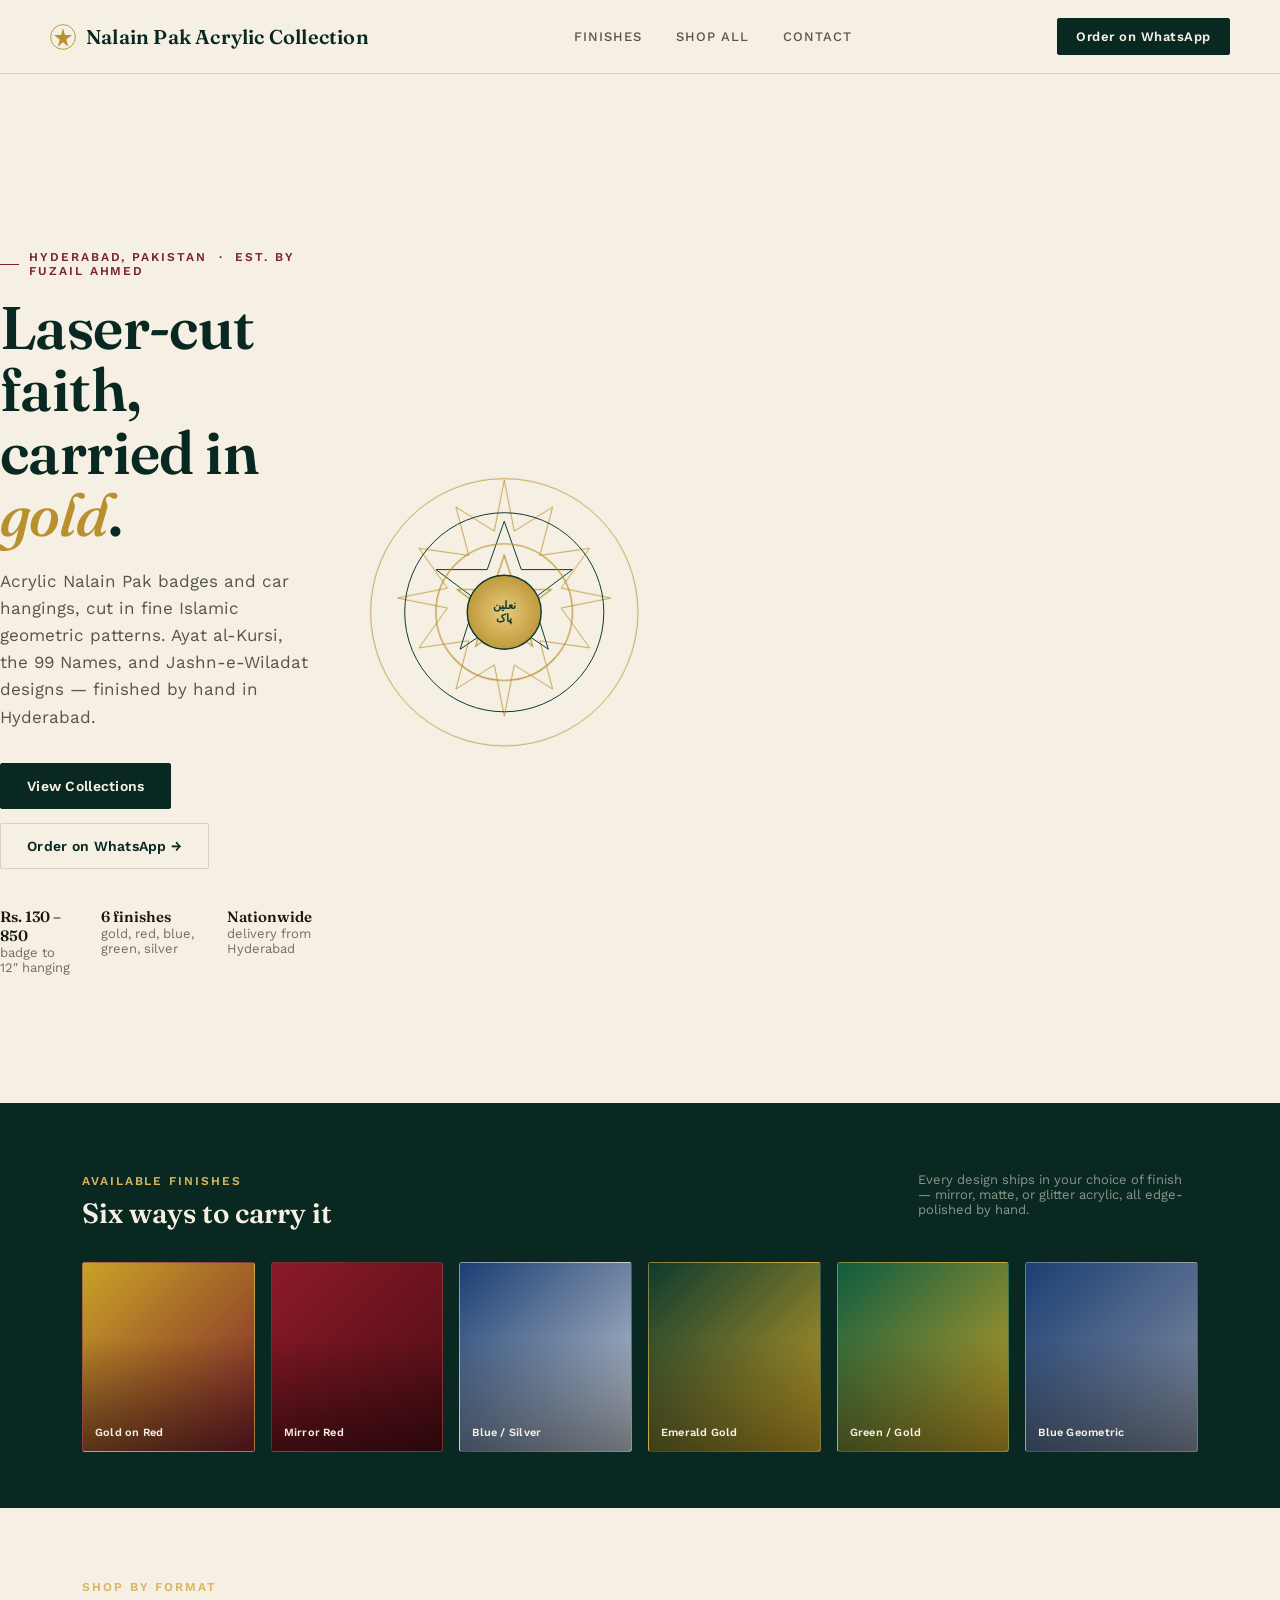
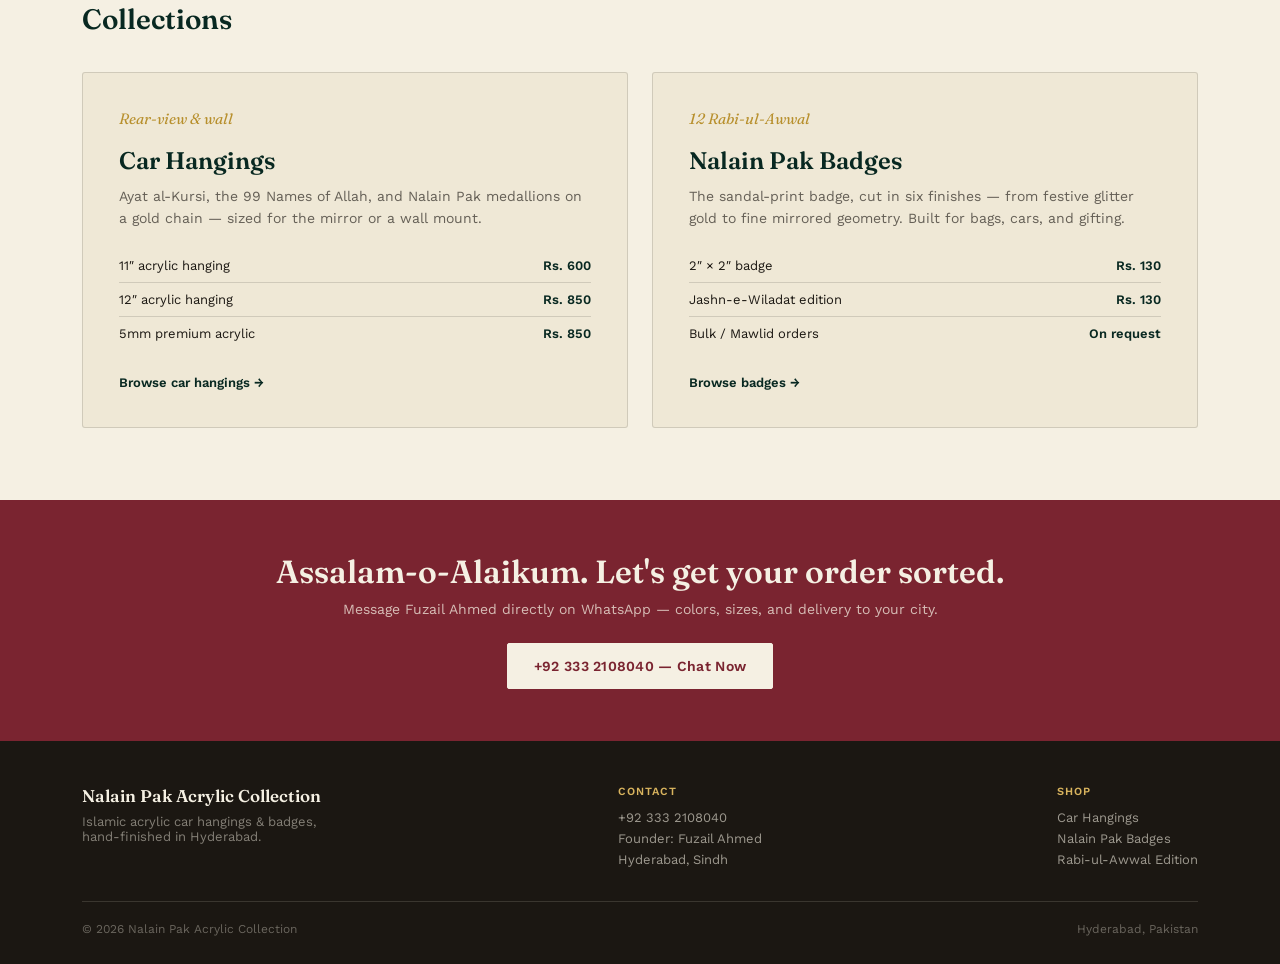
==== index.html @ 57660cff "Add files via upload" ====
<!DOCTYPE html>
<html lang="en">
<head>
<meta charset="UTF-8">
<meta name="viewport" content="width=device-width, initial-scale=1.0">
<title>Nalain Pak Acrylic Collection | Islamic Car Hangings & Badges</title>
<meta name="description" content="Nalain Pak Acrylic Collection — premium Islamic car hangings & badges in gold, red, blue, green & silver. Based in Hyderabad, Pakistan.">
<link rel="preconnect" href="https://fonts.googleapis.com">
<link rel="preconnect" href="https://fonts.gstatic.com" crossorigin>
<link href="https://fonts.googleapis.com/css2?family=Fraunces:opsz,wght@9..144,300;9..144,500;9..144,600;9..144,700&family=Work+Sans:wght@400;500;600&display=swap" rel="stylesheet">
<style>
  :root{
    --ivory:#F5F0E3;
    --paper:#EFE8D6;
    --emerald:#0E3B2E;
    --emerald-deep:#082821;
    --gold:#B8902E;
    --brass:#D9B45E;
    --ink:#1B1712;
    --maroon:#7A2430;
    --steel:#2E4A63;
    --line: rgba(27,23,18,0.14);
  }
  *{box-sizing:border-box;}
  html{scroll-behavior:smooth;}
  body{
    margin:0;
    background:var(--ivory);
    color:var(--ink);
    font-family:'Work Sans', sans-serif;
    -webkit-font-smoothing:antialiased;
  }
  .wrap{max-width:1180px;margin:0 auto;padding:0 32px;}

  /* NAV */
  header.nav{
    position:sticky;top:0;z-index:50;
    background:rgba(245,240,227,0.88);
    backdrop-filter:blur(8px);
    border-bottom:1px solid var(--line);
  }
  .nav-inner{
    display:flex;align-items:center;justify-content:space-between;
    padding:18px 0;
  }
  .brand{
    font-family:'Fraunces', serif;
    font-weight:600;
    font-size:20px;
    letter-spacing:0.01em;
    color:var(--emerald-deep);
    display:flex;align-items:center;gap:10px;
  }
  .brand-mark{
    width:26px;height:26px;flex-shrink:0;
  }
  .nav-links{
    display:flex;gap:34px;
    font-size:13px;
    letter-spacing:0.08em;
    text-transform:uppercase;
    font-weight:500;
    color:var(--ink);
  }
  .nav-links a{color:inherit;text-decoration:none;opacity:0.72;transition:opacity .2s;}
  .nav-links a:hover{opacity:1;}
  .nav-cta{
    font-size:13px;font-weight:600;letter-spacing:0.04em;
    background:var(--emerald-deep);color:var(--ivory);
    padding:10px 18px;border-radius:2px;text-decoration:none;
    border:1px solid var(--emerald-deep);
    transition:background .2s;
  }
  .nav-cta:hover{background:var(--emerald);}

  @media (max-width:820px){
    .nav-links{display:none;}
  }

  /* HERO */
  .hero{
    padding:88px 0 64px;
    display:grid;
    grid-template-columns:1.05fr 0.95fr;
    gap:48px;
    align-items:center;
  }
  .eyebrow{
    font-size:12px;letter-spacing:0.16em;text-transform:uppercase;
    color:var(--maroon);font-weight:600;margin-bottom:18px;
    display:flex;align-items:center;gap:10px;
  }
  .eyebrow::before{
    content:'';width:26px;height:1px;background:var(--maroon);display:inline-block;
  }
  h1.hero-title{
    font-family:'Fraunces', serif;
    font-weight:600;
    font-size:clamp(38px, 5vw, 60px);
    line-height:1.04;
    letter-spacing:-0.01em;
    margin:0 0 22px;
    color:var(--emerald-deep);
  }
  h1.hero-title em{
    font-style:italic;
    font-weight:500;
    color:var(--gold);
  }
  .hero-sub{
    font-size:17px;line-height:1.6;color:rgba(27,23,18,0.72);
    max-width:460px;margin:0 0 32px;
  }
  .hero-actions{display:flex;gap:14px;flex-wrap:wrap;margin-bottom:38px;}
  .btn{
    font-size:14px;font-weight:600;letter-spacing:0.02em;
    padding:14px 26px;border-radius:2px;text-decoration:none;
    display:inline-flex;align-items:center;gap:8px;
    transition:transform .2s ease, box-shadow .2s ease;
  }
  .btn-primary{background:var(--emerald-deep);color:var(--ivory);border:1px solid var(--emerald-deep);}
  .btn-primary:hover{transform:translateY(-2px);box-shadow:0 8px 20px rgba(14,59,46,0.25);}
  .btn-ghost{background:transparent;color:var(--emerald-deep);border:1px solid var(--line);}
  .btn-ghost:hover{border-color:var(--emerald-deep);}

  .hero-meta{
    display:flex;gap:28px;font-size:13px;color:rgba(27,23,18,0.6);
  }
  .hero-meta strong{display:block;color:var(--ink);font-size:15px;font-weight:600;font-family:'Fraunces',serif;}

  /* ROSETTE SIGNATURE */
  .rosette-stage{
    position:relative;
    aspect-ratio:1/1;
    display:flex;align-items:center;justify-content:center;
  }
  .rosette-stage svg{
    width:100%;height:100%;max-width:440px;
  }
  .ring{
    transform-origin:200px 200px;
    opacity:0;
  }
  .ring-outer{animation:spin-in-1 1.4s cubic-bezier(.16,1,.3,1) forwards, drift-slow 60s linear infinite 1.4s;}
  .ring-mid{animation:spin-in-2 1.4s cubic-bezier(.16,1,.3,1) forwards .15s, drift-slow-rev 46s linear infinite 1.55s;}
  .ring-inner{animation:spin-in-3 1.2s cubic-bezier(.16,1,.3,1) forwards .3s;}
  .rosette-center{opacity:0;animation:fade-up 1s ease forwards .6s;}

  @keyframes spin-in-1{from{opacity:0;transform:rotate(-40deg) scale(.9);}to{opacity:1;transform:rotate(0) scale(1);}}
  @keyframes spin-in-2{from{opacity:0;transform:rotate(30deg) scale(.9);}to{opacity:1;transform:rotate(0) scale(1);}}
  @keyframes spin-in-3{from{opacity:0;transform:rotate(-20deg) scale(.85);}to{opacity:1;transform:rotate(0) scale(1);}}
  @keyframes drift-slow{from{transform:rotate(0);}to{transform:rotate(360deg);}}
  @keyframes drift-slow-rev{from{transform:rotate(0);}to{transform:rotate(-360deg);}}
  @keyframes fade-up{from{opacity:0;transform:translateY(6px);}to{opacity:1;transform:translateY(0);}}

  @media (prefers-reduced-motion:reduce){
    .ring, .rosette-center{animation:none !important;opacity:1 !important;}
  }

  @media (max-width:900px){
    .hero{grid-template-columns:1fr;padding-top:56px;}
    .rosette-stage{order:-1;max-width:280px;margin:0 auto;}
  }

  /* FINISHES STRIP */
  .finishes{
    background:var(--emerald-deep);
    padding:56px 0;
  }
  .finishes-head{
    display:flex;justify-content:space-between;align-items:flex-end;
    margin-bottom:32px;flex-wrap:wrap;gap:12px;
  }
  .section-label{
    font-size:12px;letter-spacing:0.16em;text-transform:uppercase;
    color:var(--brass);font-weight:600;
  }
  .section-title{
    font-family:'Fraunces',serif;font-weight:600;font-size:28px;
    color:var(--ivory);margin:8px 0 0;
  }
  .finishes-note{color:rgba(245,240,227,0.55);font-size:13px;max-width:280px;}

  .swatch-row{
    display:grid;grid-template-columns:repeat(6,1fr);gap:16px;
  }
  .swatch{
    aspect-ratio:1/1.1;
    border-radius:3px;
    display:flex;flex-direction:column;justify-content:flex-end;
    padding:12px;
    position:relative;
    overflow:hidden;
    border:1px solid rgba(245,240,227,0.12);
  }
  .swatch span{
    font-size:11px;color:var(--ivory);font-weight:600;letter-spacing:0.02em;
    position:relative;z-index:2;
  }
  .swatch::after{content:'';position:absolute;inset:0;background:linear-gradient(to top, rgba(0,0,0,0.45), transparent 60%);}
  .s1{background:linear-gradient(135deg,#C9A227,#7A1F2B);}
  .s2{background:linear-gradient(135deg,#8C1A28,#4A0D14);}
  .s3{background:linear-gradient(135deg,#1B3F73,#C7CDD6);}
  .s4{background:linear-gradient(135deg,#0E3B2E,#C9A227);}
  .s5{background:linear-gradient(135deg,#0E5C3F,#C9A227);}
  .s6{background:linear-gradient(135deg,#1B3F73,#8A94A6);}

  @media (max-width:820px){
    .swatch-row{grid-template-columns:repeat(3,1fr);}
  }

  /* CATEGORIES */
  .categories{padding:72px 0;}
  .cat-grid{
    display:grid;grid-template-columns:1fr 1fr;gap:24px;margin-top:36px;
  }
  .cat-card{
    border:1px solid var(--line);
    padding:36px;border-radius:3px;
    background:var(--paper);
    position:relative;
    transition:border-color .2s;
  }
  .cat-card:hover{border-color:var(--gold);}
  .cat-index{
    font-family:'Fraunces',serif;font-style:italic;color:var(--gold);
    font-size:15px;margin-bottom:18px;display:block;
  }
  .cat-card h3{
    font-family:'Fraunces',serif;font-weight:600;font-size:24px;
    margin:0 0 10px;color:var(--emerald-deep);
  }
  .cat-card p{
    font-size:14px;color:rgba(27,23,18,0.65);line-height:1.6;margin:0 0 20px;
  }
  .price-list{list-style:none;padding:0;margin:0 0 22px;font-size:13px;}
  .price-list li{
    display:flex;justify-content:space-between;
    padding:9px 0;border-top:1px solid var(--line);
    color:var(--ink);
  }
  .price-list li:first-child{border-top:none;}
  .price-list strong{font-weight:600;color:var(--emerald-deep);}
  .cat-link{
    font-size:13px;font-weight:600;color:var(--emerald-deep);text-decoration:none;
    display:inline-flex;align-items:center;gap:6px;
  }
  .cat-link:hover{text-decoration:underline;}

  @media (max-width:820px){.cat-grid{grid-template-columns:1fr;}}

  /* CTA BAND */
  .cta-band{
    background:var(--maroon);
    padding:52px 0;
    text-align:center;
  }
  .cta-band h2{
    font-family:'Fraunces',serif;font-weight:600;color:var(--ivory);
    font-size:clamp(24px,3vw,32px);margin:0 0 10px;
  }
  .cta-band p{color:rgba(245,240,227,0.75);font-size:14px;margin:0 0 26px;}
  .cta-band .btn-primary{background:var(--ivory);color:var(--maroon);border-color:var(--ivory);}
  .cta-band .btn-primary:hover{background:var(--brass);border-color:var(--brass);color:var(--emerald-deep);}

  /* FOOTER */
  footer{
    background:var(--ink);color:rgba(245,240,227,0.6);
    padding:44px 0 28px;font-size:13px;
  }
  .footer-grid{
    display:flex;justify-content:space-between;flex-wrap:wrap;gap:24px;
    border-bottom:1px solid rgba(245,240,227,0.14);
    padding-bottom:28px;margin-bottom:20px;
  }
  .footer-brand{
    font-family:'Fraunces',serif;color:var(--ivory);font-size:17px;font-weight:600;
  }
  .footer-col h4{
    font-size:11px;letter-spacing:0.1em;text-transform:uppercase;
    color:var(--brass);margin:0 0 12px;font-weight:600;
  }
  .footer-col p{margin:0 0 6px;}
  .footer-bottom{display:flex;justify-content:space-between;flex-wrap:wrap;gap:8px;font-size:12px;opacity:0.6;}
</style>
</head>
<body>

<header class="nav">
  <div class="wrap nav-inner">
    <div class="brand">
      <svg class="brand-mark" viewBox="0 0 40 40" fill="none">
        <circle cx="20" cy="20" r="19" stroke="#B8902E" stroke-width="1.4"/>
        <path d="M20 6 L23 17 L34 17 L25 24 L28 35 L20 28 L12 35 L15 24 L6 17 L17 17 Z" fill="#B8902E"/>
      </svg>
      Nalain Pak Acrylic Collection
    </div>
    <nav class="nav-links">
      <a href="#finishes">Finishes</a>
      <a href="catalog.html">Shop All</a>
      <a href="#order">Contact</a>
    </nav>
    <a class="nav-cta" href="https://wa.me/923332108040" target="_blank">Order on WhatsApp</a>
  </div>
</header>

<section class="hero">
  <div class="wrap hero">
    <div>
      <div class="eyebrow">Hyderabad, Pakistan &nbsp;·&nbsp; Est. by Fuzail Ahmed</div>
      <h1 class="hero-title">Laser-cut faith,<br>carried in <em>gold</em>.</h1>
      <p class="hero-sub">Acrylic Nalain Pak badges and car hangings, cut in fine Islamic geometric patterns. Ayat al-Kursi, the 99 Names, and Jashn-e-Wiladat designs — finished by hand in Hyderabad.</p>
      <div class="hero-actions">
        <a class="btn btn-primary" href="catalog.html">View Collections</a>
        <a class="btn btn-ghost" href="https://wa.me/923332108040" target="_blank">Order on WhatsApp →</a>
      </div>
      <div class="hero-meta">
        <div><strong>Rs. 130 – 850</strong>badge to 12&Prime; hanging</div>
        <div><strong>6 finishes</strong>gold, red, blue, green, silver</div>
        <div><strong>Nationwide</strong>delivery from Hyderabad</div>
      </div>
    </div>

    <div class="rosette-stage" aria-hidden="true">
      <svg viewBox="0 0 400 400">
        <defs>
          <radialGradient id="goldGrad" cx="50%" cy="50%" r="60%">
            <stop offset="0%" stop-color="#E8CB7E"/>
            <stop offset="100%" stop-color="#B8902E"/>
          </radialGradient>
        </defs>

        <g class="ring ring-outer" stroke="#B8902E" stroke-width="1.1" fill="none" opacity="0.55">
          <circle cx="200" cy="200" r="188"/>
          <g id="star16">
            <!-- 16-point star outline -->
            <polygon points="
              200,14 214,86 268,52 250,120 320,110 280,166 350,180 280,194
              320,250 250,240 268,308 214,274 200,346 186,274 132,308 150,240
              80,250 120,194 50,180 120,166 80,110 150,120 132,52 186,86
            " />
          </g>
        </g>

        <g class="ring ring-mid" stroke="#0E3B2E" stroke-width="1.4" fill="none" opacity="0.7">
          <circle cx="200" cy="200" r="140"/>
          <polygon points="
            200,72 224,140 296,140 240,182 262,252 200,210 138,252 160,182
            104,140 176,140
          "/>
        </g>

        <g class="ring ring-inner" fill="none" stroke="#B8902E" stroke-width="1.6" opacity="0.85">
          <polygon points="
            200,120 216,168 266,168 226,198 240,248 200,218 160,248 174,198
            134,168 184,168
          "/>
          <circle cx="200" cy="200" r="96"/>
        </g>

        <g class="rosette-center">
          <circle cx="200" cy="200" r="52" fill="url(#goldGrad)"/>
          <circle cx="200" cy="200" r="52" fill="none" stroke="#0E3B2E" stroke-width="2"/>
          <text x="200" y="196" text-anchor="middle" font-family="Fraunces, serif" font-weight="600" font-size="15" fill="#0E3B2E">نعلین</text>
          <text x="200" y="214" text-anchor="middle" font-family="Fraunces, serif" font-weight="600" font-size="15" fill="#0E3B2E">پاک</text>
        </g>
      </svg>
    </div>
  </div>
</section>

<section class="finishes" id="finishes">
  <div class="wrap">
    <div class="finishes-head">
      <div>
        <div class="section-label">Available Finishes</div>
        <h2 class="section-title">Six ways to carry it</h2>
      </div>
      <p class="finishes-note">Every design ships in your choice of finish — mirror, matte, or glitter acrylic, all edge-polished by hand.</p>
    </div>
    <div class="swatch-row">
      <div class="swatch s1"><span>Gold on Red</span></div>
      <div class="swatch s2"><span>Mirror Red</span></div>
      <div class="swatch s3"><span>Blue / Silver</span></div>
      <div class="swatch s4"><span>Emerald Gold</span></div>
      <div class="swatch s5"><span>Green / Gold</span></div>
      <div class="swatch s6"><span>Blue Geometric</span></div>
    </div>
  </div>
</section>

<section class="categories" id="collections">
  <div class="wrap">
    <div class="section-label">Shop by Format</div>
    <h2 class="section-title" style="color:var(--emerald-deep);">Collections</h2>

    <div class="cat-grid">
      <div class="cat-card">
        <span class="cat-index">Rear-view &amp; wall</span>
        <h3>Car Hangings</h3>
        <p>Ayat al-Kursi, the 99 Names of Allah, and Nalain Pak medallions on a gold chain — sized for the mirror or a wall mount.</p>
        <ul class="price-list">
          <li><span>11&Prime; acrylic hanging</span> <strong>Rs. 600</strong></li>
          <li><span>12&Prime; acrylic hanging</span> <strong>Rs. 850</strong></li>
          <li><span>5mm premium acrylic</span> <strong>Rs. 850</strong></li>
        </ul>
        <a class="cat-link" href="catalog.html">Browse car hangings →</a>
      </div>

      <div class="cat-card">
        <span class="cat-index">12 Rabi-ul-Awwal</span>
        <h3>Nalain Pak Badges</h3>
        <p>The sandal-print badge, cut in six finishes — from festive glitter gold to fine mirrored geometry. Built for bags, cars, and gifting.</p>
        <ul class="price-list">
          <li><span>2&Prime; × 2&Prime; badge</span> <strong>Rs. 130</strong></li>
          <li><span>Jashn-e-Wiladat edition</span> <strong>Rs. 130</strong></li>
          <li><span>Bulk / Mawlid orders</span> <strong>On request</strong></li>
        </ul>
        <a class="cat-link" href="catalog.html">Browse badges →</a>
      </div>
    </div>
  </div>
</section>

<section class="cta-band" id="order">
  <div class="wrap">
    <h2>Assalam-o-Alaikum. Let's get your order sorted.</h2>
    <p>Message Fuzail Ahmed directly on WhatsApp — colors, sizes, and delivery to your city.</p>
    <a class="btn btn-primary" href="https://wa.me/923332108040?text=Assalam-o-Alaikum%2C%20I%27m%20interested%20in%20the%20Nalain%20Pak%20Collection" target="_blank">+92 333 2108040 — Chat Now</a>
  </div>
</section>

<footer>
  <div class="wrap">
    <div class="footer-grid">
      <div>
        <div class="footer-brand">Nalain Pak Acrylic Collection</div>
        <p style="margin-top:8px;max-width:240px;opacity:0.8;">Islamic acrylic car hangings &amp; badges, hand-finished in Hyderabad.</p>
      </div>
      <div class="footer-col">
        <h4>Contact</h4>
        <p>+92 333 2108040</p>
        <p>Founder: Fuzail Ahmed</p>
        <p>Hyderabad, Sindh</p>
      </div>
      <div class="footer-col">
        <h4>Shop</h4>
        <p>Car Hangings</p>
        <p>Nalain Pak Badges</p>
        <p>Rabi-ul-Awwal Edition</p>
      </div>
    </div>
    <div class="footer-bottom">
      <span>© 2026 Nalain Pak Acrylic Collection</span>
      <span>Hyderabad, Pakistan</span>
    </div>
  </div>
</footer>

</body>
</html>
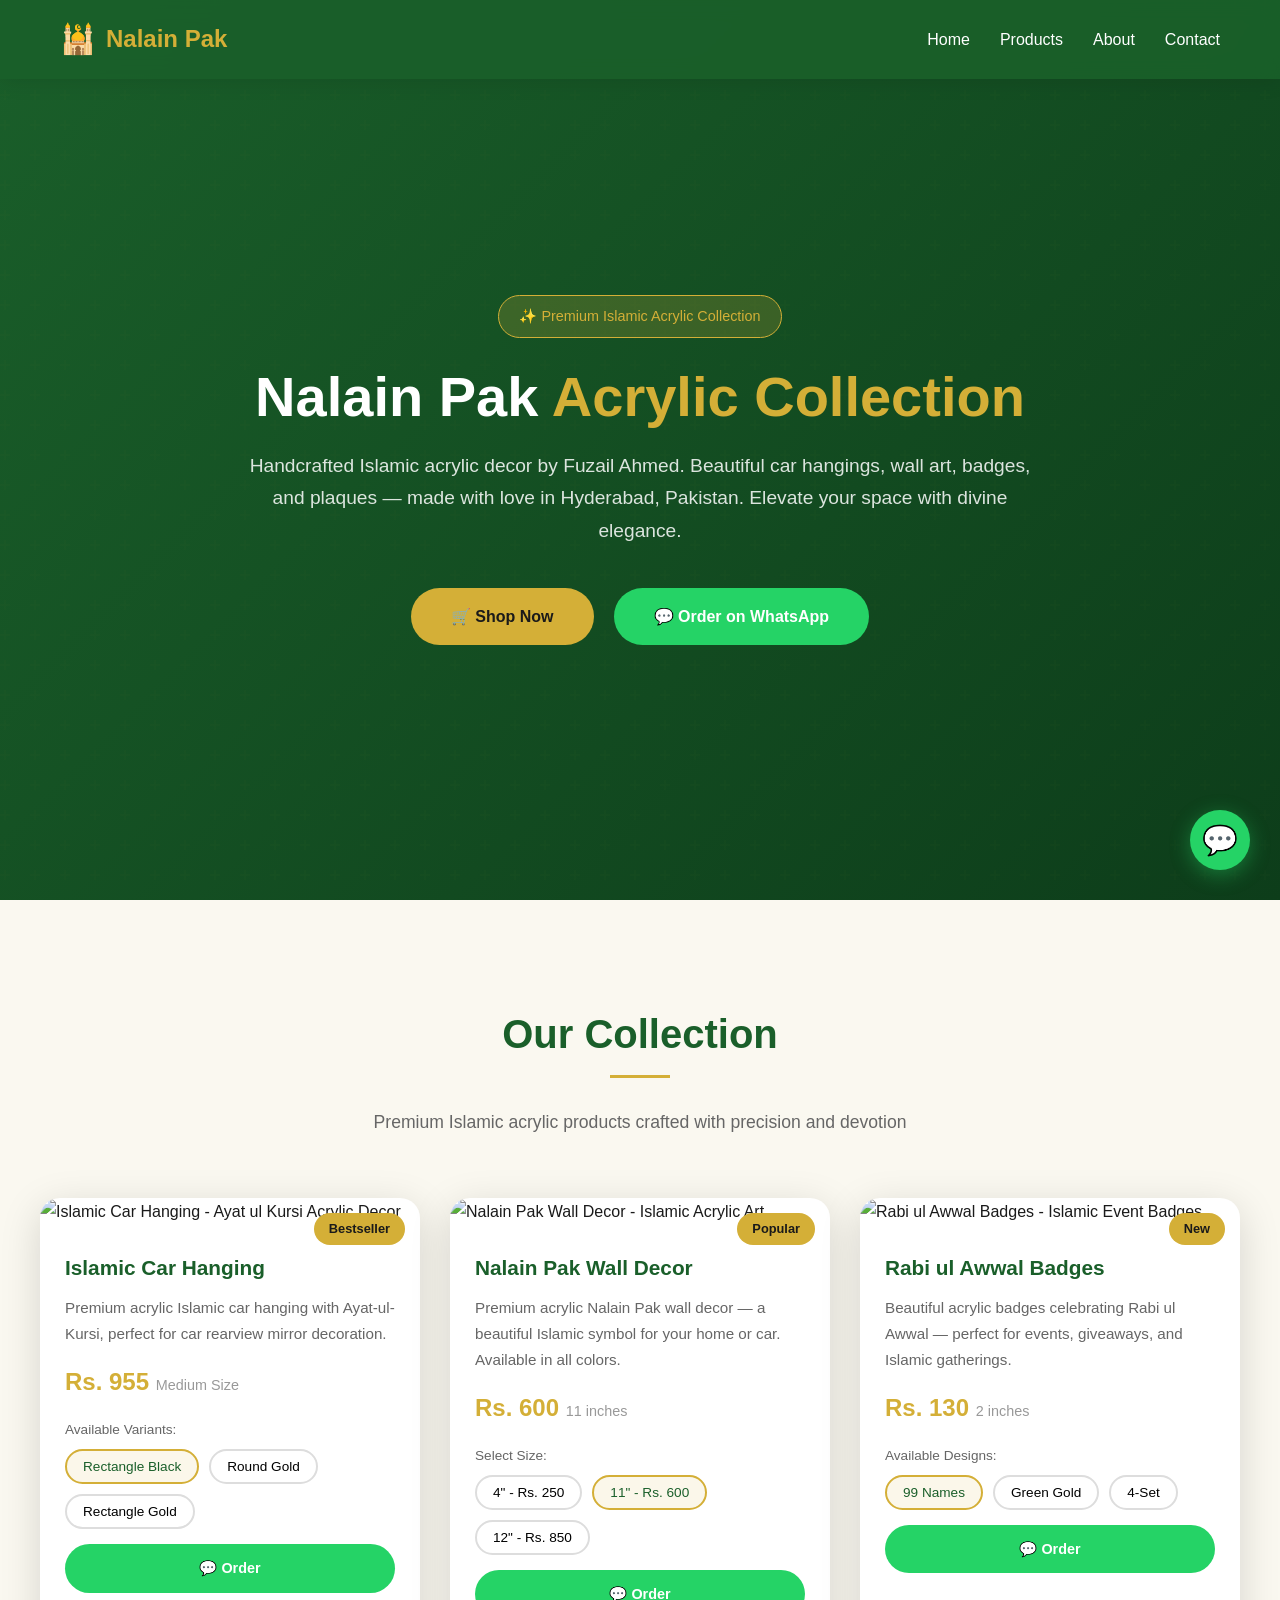
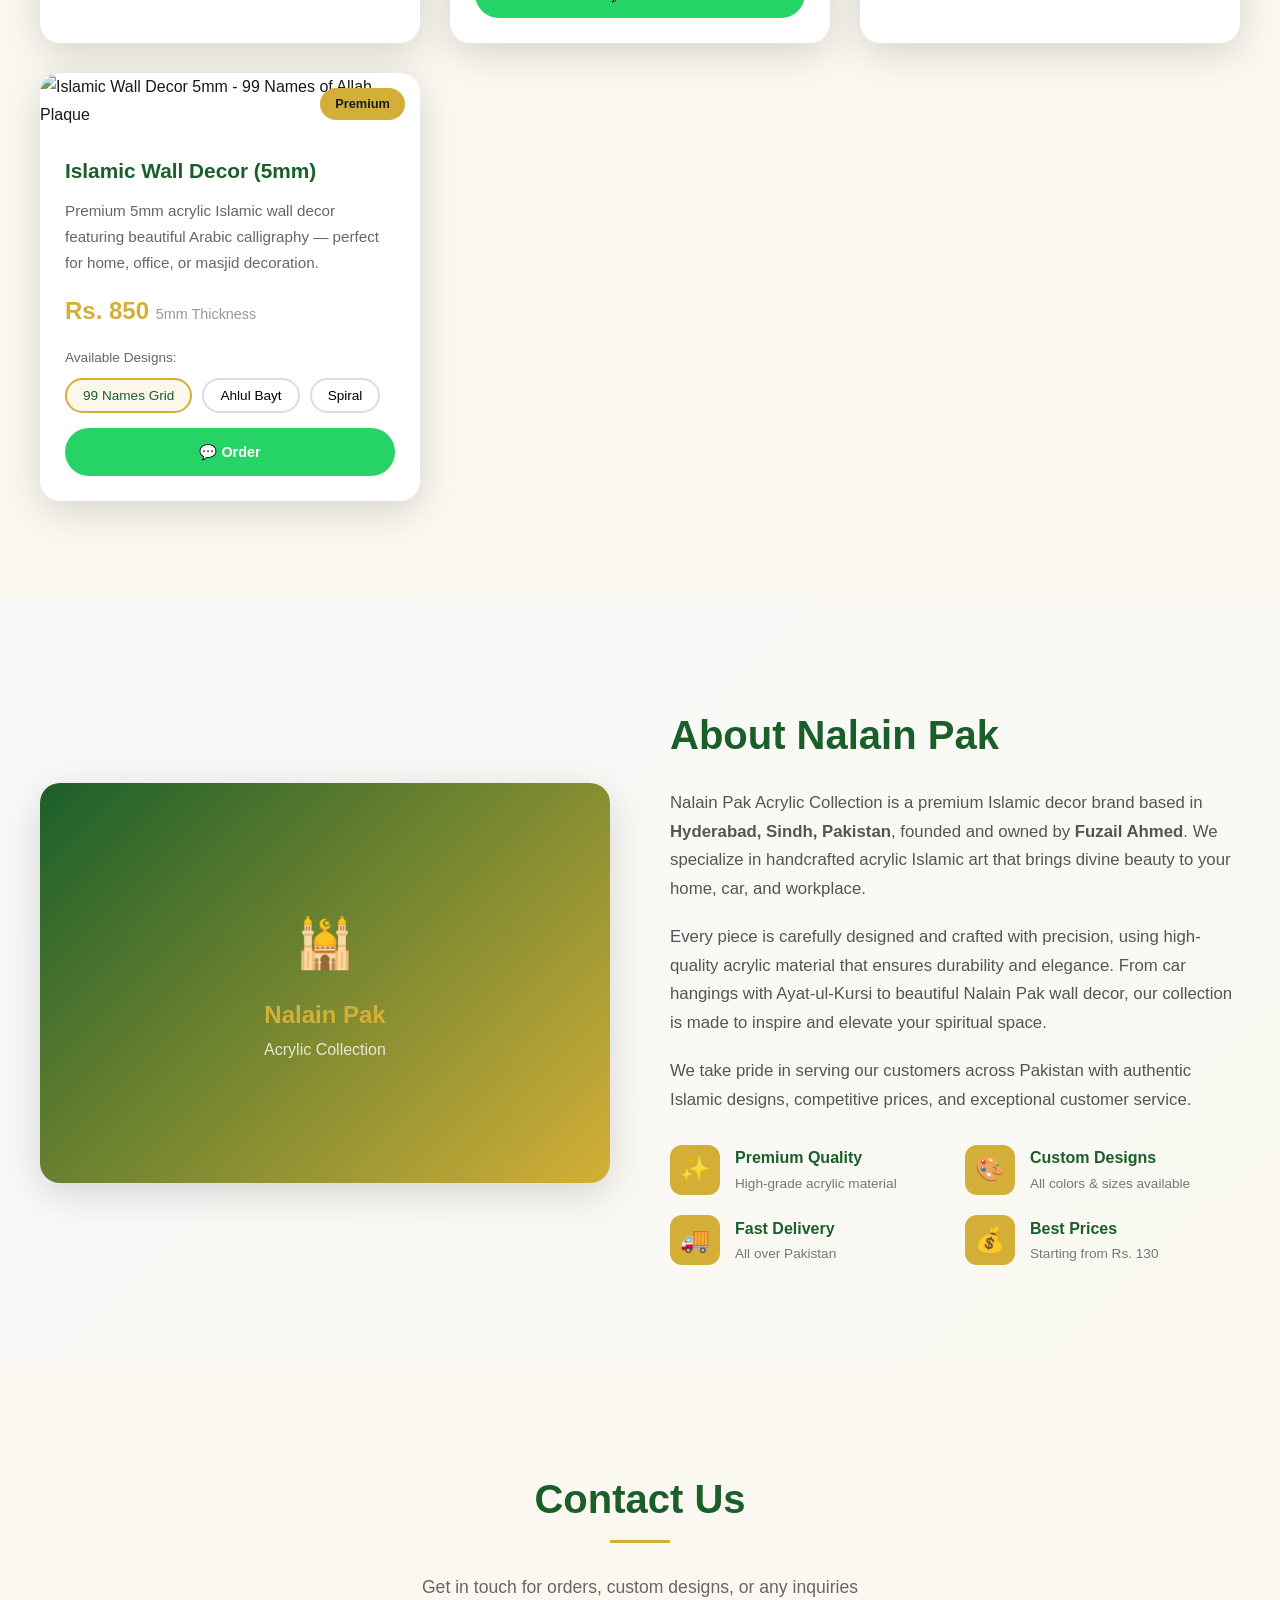
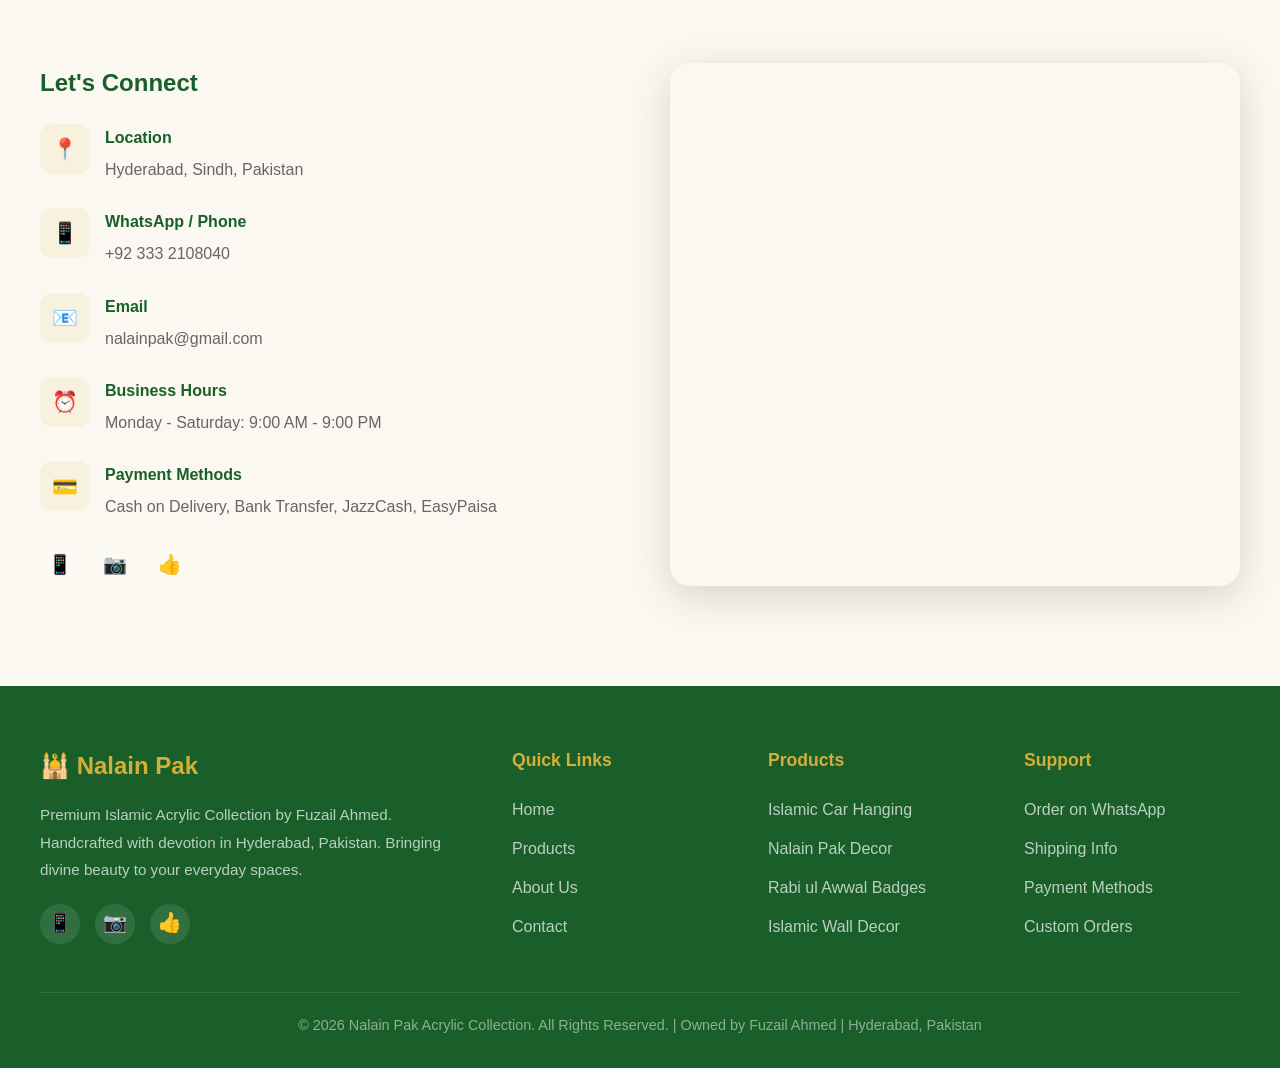
==== commit 2f8c226b: "Add files via upload" ====
--- a/index.html
+++ b/index.html
@@ -1,461 +1,1285 @@
 <!DOCTYPE html>
 <html lang="en">
 <head>
-<meta charset="UTF-8">
-<meta name="viewport" content="width=device-width, initial-scale=1.0">
-<title>Nalain Pak Acrylic Collection | Islamic Car Hangings & Badges</title>
-<meta name="description" content="Nalain Pak Acrylic Collection — premium Islamic car hangings & badges in gold, red, blue, green & silver. Based in Hyderabad, Pakistan.">
-<link rel="preconnect" href="https://fonts.googleapis.com">
-<link rel="preconnect" href="https://fonts.gstatic.com" crossorigin>
-<link href="https://fonts.googleapis.com/css2?family=Fraunces:opsz,wght@9..144,300;9..144,500;9..144,600;9..144,700&family=Work+Sans:wght@400;500;600&display=swap" rel="stylesheet">
-<style>
-  :root{
-    --ivory:#F5F0E3;
-    --paper:#EFE8D6;
-    --emerald:#0E3B2E;
-    --emerald-deep:#082821;
-    --gold:#B8902E;
-    --brass:#D9B45E;
-    --ink:#1B1712;
-    --maroon:#7A2430;
-    --steel:#2E4A63;
-    --line: rgba(27,23,18,0.14);
-  }
-  *{box-sizing:border-box;}
-  html{scroll-behavior:smooth;}
-  body{
-    margin:0;
-    background:var(--ivory);
-    color:var(--ink);
-    font-family:'Work Sans', sans-serif;
-    -webkit-font-smoothing:antialiased;
-  }
-  .wrap{max-width:1180px;margin:0 auto;padding:0 32px;}
-
-  /* NAV */
-  header.nav{
-    position:sticky;top:0;z-index:50;
-    background:rgba(245,240,227,0.88);
-    backdrop-filter:blur(8px);
-    border-bottom:1px solid var(--line);
-  }
-  .nav-inner{
-    display:flex;align-items:center;justify-content:space-between;
-    padding:18px 0;
-  }
-  .brand{
-    font-family:'Fraunces', serif;
-    font-weight:600;
-    font-size:20px;
-    letter-spacing:0.01em;
-    color:var(--emerald-deep);
-    display:flex;align-items:center;gap:10px;
-  }
-  .brand-mark{
-    width:26px;height:26px;flex-shrink:0;
-  }
-  .nav-links{
-    display:flex;gap:34px;
-    font-size:13px;
-    letter-spacing:0.08em;
-    text-transform:uppercase;
-    font-weight:500;
-    color:var(--ink);
-  }
-  .nav-links a{color:inherit;text-decoration:none;opacity:0.72;transition:opacity .2s;}
-  .nav-links a:hover{opacity:1;}
-  .nav-cta{
-    font-size:13px;font-weight:600;letter-spacing:0.04em;
-    background:var(--emerald-deep);color:var(--ivory);
-    padding:10px 18px;border-radius:2px;text-decoration:none;
-    border:1px solid var(--emerald-deep);
-    transition:background .2s;
-  }
-  .nav-cta:hover{background:var(--emerald);}
-
-  @media (max-width:820px){
-    .nav-links{display:none;}
-  }
-
-  /* HERO */
-  .hero{
-    padding:88px 0 64px;
-    display:grid;
-    grid-template-columns:1.05fr 0.95fr;
-    gap:48px;
-    align-items:center;
-  }
-  .eyebrow{
-    font-size:12px;letter-spacing:0.16em;text-transform:uppercase;
-    color:var(--maroon);font-weight:600;margin-bottom:18px;
-    display:flex;align-items:center;gap:10px;
-  }
-  .eyebrow::before{
-    content:'';width:26px;height:1px;background:var(--maroon);display:inline-block;
-  }
-  h1.hero-title{
-    font-family:'Fraunces', serif;
-    font-weight:600;
-    font-size:clamp(38px, 5vw, 60px);
-    line-height:1.04;
-    letter-spacing:-0.01em;
-    margin:0 0 22px;
-    color:var(--emerald-deep);
-  }
-  h1.hero-title em{
-    font-style:italic;
-    font-weight:500;
-    color:var(--gold);
-  }
-  .hero-sub{
-    font-size:17px;line-height:1.6;color:rgba(27,23,18,0.72);
-    max-width:460px;margin:0 0 32px;
-  }
-  .hero-actions{display:flex;gap:14px;flex-wrap:wrap;margin-bottom:38px;}
-  .btn{
-    font-size:14px;font-weight:600;letter-spacing:0.02em;
-    padding:14px 26px;border-radius:2px;text-decoration:none;
-    display:inline-flex;align-items:center;gap:8px;
-    transition:transform .2s ease, box-shadow .2s ease;
-  }
-  .btn-primary{background:var(--emerald-deep);color:var(--ivory);border:1px solid var(--emerald-deep);}
-  .btn-primary:hover{transform:translateY(-2px);box-shadow:0 8px 20px rgba(14,59,46,0.25);}
-  .btn-ghost{background:transparent;color:var(--emerald-deep);border:1px solid var(--line);}
-  .btn-ghost:hover{border-color:var(--emerald-deep);}
-
-  .hero-meta{
-    display:flex;gap:28px;font-size:13px;color:rgba(27,23,18,0.6);
-  }
-  .hero-meta strong{display:block;color:var(--ink);font-size:15px;font-weight:600;font-family:'Fraunces',serif;}
-
-  /* ROSETTE SIGNATURE */
-  .rosette-stage{
-    position:relative;
-    aspect-ratio:1/1;
-    display:flex;align-items:center;justify-content:center;
-  }
-  .rosette-stage svg{
-    width:100%;height:100%;max-width:440px;
-  }
-  .ring{
-    transform-origin:200px 200px;
-    opacity:0;
-  }
-  .ring-outer{animation:spin-in-1 1.4s cubic-bezier(.16,1,.3,1) forwards, drift-slow 60s linear infinite 1.4s;}
-  .ring-mid{animation:spin-in-2 1.4s cubic-bezier(.16,1,.3,1) forwards .15s, drift-slow-rev 46s linear infinite 1.55s;}
-  .ring-inner{animation:spin-in-3 1.2s cubic-bezier(.16,1,.3,1) forwards .3s;}
-  .rosette-center{opacity:0;animation:fade-up 1s ease forwards .6s;}
-
-  @keyframes spin-in-1{from{opacity:0;transform:rotate(-40deg) scale(.9);}to{opacity:1;transform:rotate(0) scale(1);}}
-  @keyframes spin-in-2{from{opacity:0;transform:rotate(30deg) scale(.9);}to{opacity:1;transform:rotate(0) scale(1);}}
-  @keyframes spin-in-3{from{opacity:0;transform:rotate(-20deg) scale(.85);}to{opacity:1;transform:rotate(0) scale(1);}}
-  @keyframes drift-slow{from{transform:rotate(0);}to{transform:rotate(360deg);}}
-  @keyframes drift-slow-rev{from{transform:rotate(0);}to{transform:rotate(-360deg);}}
-  @keyframes fade-up{from{opacity:0;transform:translateY(6px);}to{opacity:1;transform:translateY(0);}}
-
-  @media (prefers-reduced-motion:reduce){
-    .ring, .rosette-center{animation:none !important;opacity:1 !important;}
-  }
-
-  @media (max-width:900px){
-    .hero{grid-template-columns:1fr;padding-top:56px;}
-    .rosette-stage{order:-1;max-width:280px;margin:0 auto;}
-  }
-
-  /* FINISHES STRIP */
-  .finishes{
-    background:var(--emerald-deep);
-    padding:56px 0;
-  }
-  .finishes-head{
-    display:flex;justify-content:space-between;align-items:flex-end;
-    margin-bottom:32px;flex-wrap:wrap;gap:12px;
-  }
-  .section-label{
-    font-size:12px;letter-spacing:0.16em;text-transform:uppercase;
-    color:var(--brass);font-weight:600;
-  }
-  .section-title{
-    font-family:'Fraunces',serif;font-weight:600;font-size:28px;
-    color:var(--ivory);margin:8px 0 0;
-  }
-  .finishes-note{color:rgba(245,240,227,0.55);font-size:13px;max-width:280px;}
-
-  .swatch-row{
-    display:grid;grid-template-columns:repeat(6,1fr);gap:16px;
-  }
-  .swatch{
-    aspect-ratio:1/1.1;
-    border-radius:3px;
-    display:flex;flex-direction:column;justify-content:flex-end;
-    padding:12px;
-    position:relative;
-    overflow:hidden;
-    border:1px solid rgba(245,240,227,0.12);
-  }
-  .swatch span{
-    font-size:11px;color:var(--ivory);font-weight:600;letter-spacing:0.02em;
-    position:relative;z-index:2;
-  }
-  .swatch::after{content:'';position:absolute;inset:0;background:linear-gradient(to top, rgba(0,0,0,0.45), transparent 60%);}
-  .s1{background:linear-gradient(135deg,#C9A227,#7A1F2B);}
-  .s2{background:linear-gradient(135deg,#8C1A28,#4A0D14);}
-  .s3{background:linear-gradient(135deg,#1B3F73,#C7CDD6);}
-  .s4{background:linear-gradient(135deg,#0E3B2E,#C9A227);}
-  .s5{background:linear-gradient(135deg,#0E5C3F,#C9A227);}
-  .s6{background:linear-gradient(135deg,#1B3F73,#8A94A6);}
-
-  @media (max-width:820px){
-    .swatch-row{grid-template-columns:repeat(3,1fr);}
-  }
-
-  /* CATEGORIES */
-  .categories{padding:72px 0;}
-  .cat-grid{
-    display:grid;grid-template-columns:1fr 1fr;gap:24px;margin-top:36px;
-  }
-  .cat-card{
-    border:1px solid var(--line);
-    padding:36px;border-radius:3px;
-    background:var(--paper);
-    position:relative;
-    transition:border-color .2s;
-  }
-  .cat-card:hover{border-color:var(--gold);}
-  .cat-index{
-    font-family:'Fraunces',serif;font-style:italic;color:var(--gold);
-    font-size:15px;margin-bottom:18px;display:block;
-  }
-  .cat-card h3{
-    font-family:'Fraunces',serif;font-weight:600;font-size:24px;
-    margin:0 0 10px;color:var(--emerald-deep);
-  }
-  .cat-card p{
-    font-size:14px;color:rgba(27,23,18,0.65);line-height:1.6;margin:0 0 20px;
-  }
-  .price-list{list-style:none;padding:0;margin:0 0 22px;font-size:13px;}
-  .price-list li{
-    display:flex;justify-content:space-between;
-    padding:9px 0;border-top:1px solid var(--line);
-    color:var(--ink);
-  }
-  .price-list li:first-child{border-top:none;}
-  .price-list strong{font-weight:600;color:var(--emerald-deep);}
-  .cat-link{
-    font-size:13px;font-weight:600;color:var(--emerald-deep);text-decoration:none;
-    display:inline-flex;align-items:center;gap:6px;
-  }
-  .cat-link:hover{text-decoration:underline;}
-
-  @media (max-width:820px){.cat-grid{grid-template-columns:1fr;}}
-
-  /* CTA BAND */
-  .cta-band{
-    background:var(--maroon);
-    padding:52px 0;
-    text-align:center;
-  }
-  .cta-band h2{
-    font-family:'Fraunces',serif;font-weight:600;color:var(--ivory);
-    font-size:clamp(24px,3vw,32px);margin:0 0 10px;
-  }
-  .cta-band p{color:rgba(245,240,227,0.75);font-size:14px;margin:0 0 26px;}
-  .cta-band .btn-primary{background:var(--ivory);color:var(--maroon);border-color:var(--ivory);}
-  .cta-band .btn-primary:hover{background:var(--brass);border-color:var(--brass);color:var(--emerald-deep);}
-
-  /* FOOTER */
-  footer{
-    background:var(--ink);color:rgba(245,240,227,0.6);
-    padding:44px 0 28px;font-size:13px;
-  }
-  .footer-grid{
-    display:flex;justify-content:space-between;flex-wrap:wrap;gap:24px;
-    border-bottom:1px solid rgba(245,240,227,0.14);
-    padding-bottom:28px;margin-bottom:20px;
-  }
-  .footer-brand{
-    font-family:'Fraunces',serif;color:var(--ivory);font-size:17px;font-weight:600;
-  }
-  .footer-col h4{
-    font-size:11px;letter-spacing:0.1em;text-transform:uppercase;
-    color:var(--brass);margin:0 0 12px;font-weight:600;
-  }
-  .footer-col p{margin:0 0 6px;}
-  .footer-bottom{display:flex;justify-content:space-between;flex-wrap:wrap;gap:8px;font-size:12px;opacity:0.6;}
-</style>
+    <!-- Primary Meta Tags -->
+    <meta charset="UTF-8">
+    <meta name="viewport" content="width=device-width, initial-scale=1.0">
+    <title>Nalain Pak Acrylic Collection | Islamic Acrylic Decor in Hyderabad, Pakistan</title>
+    <meta name="title" content="Nalain Pak Acrylic Collection | Islamic Acrylic Decor in Hyderabad, Pakistan">
+    <meta name="description" content="Premium Islamic acrylic collection by Fuzail Ahmed in Hyderabad, Pakistan. Car hangings, Nalain Pak wall decor, Rabi ul Awwal badges, and 99 Names of Allah plaques. Order via WhatsApp!">
+    <meta name="keywords" content="Nalain Pak, Islamic car hanging, acrylic decor Hyderabad Pakistan, Islamic wall art, Rabi ul Awwal badges, 99 Names of Allah plaque, Islamic home decor Pakistan, Fuzail Ahmed, acrylic collection Pakistan, Islamic gifts Hyderabad, car accessories Pakistan, Islamic badges, Arabic calligraphy decor">
+    <meta name="author" content="Fuzail Ahmed">
+    <meta name="robots" content="index, follow">
+    <meta name="language" content="English">
+    <meta name="revisit-after" content="7 days">
+    <meta name="distribution" content="global">
+    <meta name="rating" content="general">
+    <meta name="theme-color" content="#1a5f2a">
+
+    <!-- Canonical URL -->
+    <link rel="canonical" href="https://nalainpak.github.io/">
+
+    <!-- Favicon -->
+    <link rel="icon" type="image/png" href="data:image/svg+xml,%3Csvg xmlns='http://www.w3.org/2000/svg' viewBox='0 0 100 100'%3E%3Ctext y='.9em' font-size='90'%3E🕌%3C/text%3E%3C/svg%3E">
+
+    <!-- Open Graph / Facebook -->
+    <meta property="og:type" content="website">
+    <meta property="og:url" content="https://nalainpak.github.io/">
+    <meta property="og:title" content="Nalain Pak Acrylic Collection | Islamic Acrylic Decor in Hyderabad, Pakistan">
+    <meta property="og:description" content="Premium Islamic acrylic collection by Fuzail Ahmed. Car hangings, Nalain Pak wall decor, Rabi ul Awwal badges, and 99 Names of Allah plaques. Based in Hyderabad, Pakistan.">
+    <meta property="og:image" content="https://nalainpak.github.io/images/og-image.jpg">
+    <meta property="og:image:width" content="1200">
+    <meta property="og:image:height" content="630">
+    <meta property="og:locale" content="en_PK">
+    <meta property="og:site_name" content="Nalain Pak Acrylic Collection">
+
+    <!-- Twitter -->
+    <meta property="twitter:card" content="summary_large_image">
+    <meta property="twitter:url" content="https://nalainpak.github.io/">
+    <meta property="twitter:title" content="Nalain Pak Acrylic Collection | Islamic Acrylic Decor in Hyderabad, Pakistan">
+    <meta property="twitter:description" content="Premium Islamic acrylic collection by Fuzail Ahmed. Car hangings, Nalain Pak wall decor, Rabi ul Awwal badges, and 99 Names of Allah plaques.">
+    <meta property="twitter:image" content="https://nalainpak.github.io/images/og-image.jpg">
+
+    <!-- Local SEO / Geo Tags -->
+    <meta name="geo.region" content="PK-SD">
+    <meta name="geo.placename" content="Hyderabad, Sindh, Pakistan">
+    <meta name="geo.position" content="25.3960;68.3578">
+    <meta name="ICBM" content="25.3960, 68.3578">
+
+    <!-- Business Schema -->
+    <script type="application/ld+json">
+    {
+        "@context": "https://schema.org",
+        "@type": "LocalBusiness",
+        "name": "Nalain Pak Acrylic Collection",
+        "description": "Premium Islamic acrylic decor including car hangings, Nalain Pak wall art, Rabi ul Awwal badges, and 99 Names of Allah plaques. Handmade with love in Hyderabad, Pakistan.",
+        "url": "https://nalainpak.github.io/",
+        "telephone": "+92-300-0000000",
+        "email": "nalainpak@gmail.com",
+        "address": {
+            "@type": "PostalAddress",
+            "streetAddress": "Hyderabad",
+            "addressLocality": "Hyderabad",
+            "addressRegion": "Sindh",
+            "postalCode": "71000",
+            "addressCountry": "PK"
+        },
+        "geo": {
+            "@type": "GeoCoordinates",
+            "latitude": 25.3960,
+            "longitude": 68.3578
+        },
+        "founder": {
+            "@type": "Person",
+            "name": "Fuzail Ahmed"
+        },
+        "priceRange": "Rs. 130 - Rs. 955",
+        "currenciesAccepted": "PKR",
+        "paymentAccepted": "Cash on Delivery, Bank Transfer, JazzCash, EasyPaisa",
+        "openingHours": "Mo-Sa 09:00-21:00",
+        "sameAs": [
+            "https://wa.me/923332108040",
+            "https://instagram.com/nalainpak"
+        ]
+    }
+    </script>
+
+    <!-- Product Schema -->
+    <script type="application/ld+json">
+    {
+        "@context": "https://schema.org",
+        "@type": "ItemList",
+        "itemListElement": [
+            {
+                "@type": "Product",
+                "name": "Islamic Car Hanging",
+                "description": "Premium acrylic Islamic car hanging with Ayat-ul-Kursi, perfect for car rearview mirror decoration.",
+                "brand": {"@type": "Brand", "name": "Nalain Pak"},
+                "offers": {
+                    "@type": "Offer",
+                    "price": "955",
+                    "priceCurrency": "PKR",
+                    "availability": "https://schema.org/InStock",
+                    "seller": {"@type": "Organization", "name": "Nalain Pak Acrylic Collection"}
+                }
+            },
+            {
+                "@type": "Product",
+                "name": "Nalain Pak Wall Decor",
+                "description": "Premium acrylic Nalain Pak wall decor — a beautiful Islamic symbol for your home or car.",
+                "brand": {"@type": "Brand", "name": "Nalain Pak"},
+                "offers": {
+                    "@type": "AggregateOffer",
+                    "lowPrice": "250",
+                    "highPrice": "850",
+                    "priceCurrency": "PKR",
+                    "availability": "https://schema.org/InStock"
+                }
+            },
+            {
+                "@type": "Product",
+                "name": "Rabi ul Awwal Badges",
+                "description": "Beautiful acrylic badges celebrating Rabi ul Awwal — perfect for events, giveaways, and Islamic gatherings.",
+                "brand": {"@type": "Brand", "name": "Nalain Pak"},
+                "offers": {
+                    "@type": "Offer",
+                    "price": "130",
+                    "priceCurrency": "PKR",
+                    "availability": "https://schema.org/InStock"
+                }
+            },
+            {
+                "@type": "Product",
+                "name": "Islamic Wall Decor (5mm)",
+                "description": "Premium 5mm acrylic Islamic wall decor featuring beautiful Arabic calligraphy.",
+                "brand": {"@type": "Brand", "name": "Nalain Pak"},
+                "offers": {
+                    "@type": "Offer",
+                    "price": "850",
+                    "priceCurrency": "PKR",
+                    "availability": "https://schema.org/InStock"
+                }
+            }
+        ]
+    }
+    </script>
+
+    <style>
+        :root {
+            --gold: #d4af37;
+            --dark-green: #1a5f2a;
+            --light-gold: #f5e6a3;
+            --cream: #faf8f0;
+            --dark: #1a1a1a;
+            --white: #ffffff;
+            --shadow: 0 10px 40px rgba(0,0,0,0.15);
+            --shadow-hover: 0 20px 60px rgba(0,0,0,0.2);
+        }
+
+        * {
+            margin: 0;
+            padding: 0;
+            box-sizing: border-box;
+        }
+
+        body {
+            font-family: 'Segoe UI', Tahoma, Geneva, Verdana, sans-serif;
+            background: var(--cream);
+            color: var(--dark);
+            line-height: 1.7;
+            overflow-x: hidden;
+        }
+
+        /* Scrollbar */
+        ::-webkit-scrollbar {
+            width: 10px;
+        }
+        ::-webkit-scrollbar-track {
+            background: var(--cream);
+        }
+        ::-webkit-scrollbar-thumb {
+            background: var(--gold);
+            border-radius: 5px;
+        }
+
+        /* Navigation */
+        nav {
+            position: fixed;
+            top: 0;
+            width: 100%;
+            background: rgba(26, 95, 42, 0.95);
+            backdrop-filter: blur(10px);
+            z-index: 1000;
+            padding: 15px 0;
+            box-shadow: 0 2px 20px rgba(0,0,0,0.1);
+            transition: all 0.3s ease;
+        }
+
+        nav .container {
+            max-width: 1200px;
+            margin: 0 auto;
+            padding: 0 20px;
+            display: flex;
+            justify-content: space-between;
+            align-items: center;
+        }
+
+        .logo {
+            font-size: 1.5rem;
+            font-weight: 700;
+            color: var(--gold);
+            text-decoration: none;
+            display: flex;
+            align-items: center;
+            gap: 10px;
+        }
+
+        .logo span {
+            font-size: 1.8rem;
+        }
+
+        .nav-links {
+            display: flex;
+            gap: 30px;
+            list-style: none;
+        }
+
+        .nav-links a {
+            color: var(--white);
+            text-decoration: none;
+            font-weight: 500;
+            transition: color 0.3s;
+            position: relative;
+        }
+
+        .nav-links a::after {
+            content: '';
+            position: absolute;
+            bottom: -5px;
+            left: 0;
+            width: 0;
+            height: 2px;
+            background: var(--gold);
+            transition: width 0.3s;
+        }
+
+        .nav-links a:hover::after {
+            width: 100%;
+        }
+
+        .nav-links a:hover {
+            color: var(--gold);
+        }
+
+        .mobile-menu-btn {
+            display: none;
+            background: none;
+            border: none;
+            color: var(--white);
+            font-size: 1.5rem;
+            cursor: pointer;
+        }
+
+        /* Hero Section */
+        .hero {
+            min-height: 100vh;
+            background: linear-gradient(135deg, var(--dark-green) 0%, #0d3d1a 100%);
+            display: flex;
+            align-items: center;
+            justify-content: center;
+            text-align: center;
+            padding: 120px 20px 80px;
+            position: relative;
+            overflow: hidden;
+        }
+
+        .hero::before {
+            content: '';
+            position: absolute;
+            top: 0;
+            left: 0;
+            right: 0;
+            bottom: 0;
+            background: url("data:image/svg+xml,%3Csvg width='60' height='60' viewBox='0 0 60 60' xmlns='http://www.w3.org/2000/svg'%3E%3Cg fill='none' fill-rule='evenodd'%3E%3Cg fill='%23d4af37' fill-opacity='0.05'%3E%3Cpath d='M36 34v-4h-2v4h-4v2h4v4h2v-4h4v-2h-4zm0-30V0h-2v4h-4v2h4v4h2V6h4V4h-4zM6 34v-4H4v4H0v2h4v4h2v-4h4v-2H6zM6 4V0H4v4H0v2h4v4h2V6h4V4H6z'/%3E%3C/g%3E%3C/g%3E%3C/svg%3E");
+            opacity: 0.3;
+        }
+
+        .hero-content {
+            position: relative;
+            z-index: 1;
+            max-width: 800px;
+        }
+
+        .hero-badge {
+            display: inline-block;
+            background: rgba(212, 175, 55, 0.2);
+            border: 1px solid var(--gold);
+            color: var(--gold);
+            padding: 8px 20px;
+            border-radius: 50px;
+            font-size: 0.9rem;
+            margin-bottom: 25px;
+            animation: fadeInDown 1s ease;
+        }
+
+        .hero h1 {
+            font-size: 3.5rem;
+            color: var(--white);
+            margin-bottom: 20px;
+            line-height: 1.2;
+            animation: fadeInUp 1s ease 0.2s both;
+        }
+
+        .hero h1 span {
+            color: var(--gold);
+        }
+
+        .hero p {
+            font-size: 1.2rem;
+            color: rgba(255,255,255,0.85);
+            margin-bottom: 40px;
+            animation: fadeInUp 1s ease 0.4s both;
+        }
+
+        .hero-btns {
+            display: flex;
+            gap: 20px;
+            justify-content: center;
+            flex-wrap: wrap;
+            animation: fadeInUp 1s ease 0.6s both;
+        }
+
+        .btn {
+            padding: 15px 40px;
+            border-radius: 50px;
+            font-size: 1rem;
+            font-weight: 600;
+            text-decoration: none;
+            transition: all 0.3s ease;
+            cursor: pointer;
+            border: none;
+            display: inline-flex;
+            align-items: center;
+            gap: 10px;
+        }
+
+        .btn-primary {
+            background: var(--gold);
+            color: var(--dark);
+        }
+
+        .btn-primary:hover {
+            background: #c4a030;
+            transform: translateY(-3px);
+            box-shadow: 0 10px 30px rgba(212, 175, 55, 0.3);
+        }
+
+        .btn-secondary {
+            background: transparent;
+            color: var(--white);
+            border: 2px solid var(--white);
+        }
+
+        .btn-secondary:hover {
+            background: var(--white);
+            color: var(--dark-green);
+            transform: translateY(-3px);
+        }
+
+        .btn-whatsapp {
+            background: #25d366;
+            color: white;
+        }
+
+        .btn-whatsapp:hover {
+            background: #1da851;
+            transform: translateY(-3px);
+            box-shadow: 0 10px 30px rgba(37, 211, 102, 0.3);
+        }
+
+        /* Section Styles */
+        section {
+            padding: 100px 20px;
+        }
+
+        .container {
+            max-width: 1200px;
+            margin: 0 auto;
+        }
+
+        .section-header {
+            text-align: center;
+            margin-bottom: 60px;
+        }
+
+        .section-header h2 {
+            font-size: 2.5rem;
+            color: var(--dark-green);
+            margin-bottom: 15px;
+            position: relative;
+            display: inline-block;
+        }
+
+        .section-header h2::after {
+            content: '';
+            position: absolute;
+            bottom: -10px;
+            left: 50%;
+            transform: translateX(-50%);
+            width: 60px;
+            height: 3px;
+            background: var(--gold);
+        }
+
+        .section-header p {
+            color: #666;
+            font-size: 1.1rem;
+            margin-top: 25px;
+        }
+
+        /* Products Section */
+        .products-grid {
+            display: grid;
+            grid-template-columns: repeat(auto-fit, minmax(280px, 1fr));
+            gap: 30px;
+        }
+
+        .product-card {
+            background: var(--white);
+            border-radius: 20px;
+            overflow: hidden;
+            box-shadow: var(--shadow);
+            transition: all 0.4s ease;
+            position: relative;
+        }
+
+        .product-card:hover {
+            transform: translateY(-10px);
+            box-shadow: var(--shadow-hover);
+        }
+
+        .product-img {
+            width: 100%;
+            height: 280px;
+            object-fit: cover;
+            transition: transform 0.4s;
+        }
+
+        .product-card:hover .product-img {
+            transform: scale(1.05);
+        }
+
+        .product-badge {
+            position: absolute;
+            top: 15px;
+            right: 15px;
+            background: var(--gold);
+            color: var(--dark);
+            padding: 5px 15px;
+            border-radius: 20px;
+            font-size: 0.8rem;
+            font-weight: 600;
+        }
+
+        .product-info {
+            padding: 25px;
+        }
+
+        .product-info h3 {
+            font-size: 1.3rem;
+            color: var(--dark-green);
+            margin-bottom: 10px;
+        }
+
+        .product-info p {
+            color: #666;
+            font-size: 0.95rem;
+            margin-bottom: 15px;
+        }
+
+        .product-price {
+            font-size: 1.5rem;
+            font-weight: 700;
+            color: var(--gold);
+            margin-bottom: 15px;
+        }
+
+        .product-price span {
+            font-size: 0.9rem;
+            color: #999;
+            font-weight: 400;
+        }
+
+        .size-selector {
+            margin-bottom: 15px;
+        }
+
+        .size-selector label {
+            display: block;
+            font-size: 0.85rem;
+            color: #666;
+            margin-bottom: 8px;
+        }
+
+        .size-options {
+            display: flex;
+            gap: 10px;
+            flex-wrap: wrap;
+        }
+
+        .size-btn {
+            padding: 8px 16px;
+            border: 2px solid #ddd;
+            background: var(--white);
+            border-radius: 25px;
+            cursor: pointer;
+            font-size: 0.85rem;
+            transition: all 0.3s;
+        }
+
+        .size-btn.active, .size-btn:hover {
+            border-color: var(--gold);
+            background: rgba(212, 175, 55, 0.1);
+            color: var(--dark-green);
+        }
+
+        .product-actions {
+            display: flex;
+            gap: 10px;
+        }
+
+        .product-actions .btn {
+            flex: 1;
+            padding: 12px 20px;
+            font-size: 0.9rem;
+            justify-content: center;
+        }
+
+        /* About Section */
+        .about {
+            background: linear-gradient(135deg, #f8f9fa 0%, var(--cream) 100%);
+        }
+
+        .about-grid {
+            display: grid;
+            grid-template-columns: 1fr 1fr;
+            gap: 60px;
+            align-items: center;
+        }
+
+        .about-img {
+            border-radius: 20px;
+            overflow: hidden;
+            box-shadow: var(--shadow);
+        }
+
+        .about-img img {
+            width: 100%;
+            height: auto;
+            display: block;
+        }
+
+        .about-content h2 {
+            font-size: 2.5rem;
+            color: var(--dark-green);
+            margin-bottom: 20px;
+        }
+
+        .about-content p {
+            color: #555;
+            margin-bottom: 20px;
+            font-size: 1.05rem;
+        }
+
+        .about-features {
+            display: grid;
+            grid-template-columns: 1fr 1fr;
+            gap: 20px;
+            margin-top: 30px;
+        }
+
+        .feature-item {
+            display: flex;
+            align-items: center;
+            gap: 15px;
+        }
+
+        .feature-icon {
+            width: 50px;
+            height: 50px;
+            background: var(--gold);
+            border-radius: 12px;
+            display: flex;
+            align-items: center;
+            justify-content: center;
+            font-size: 1.5rem;
+            flex-shrink: 0;
+        }
+
+        .feature-item h4 {
+            color: var(--dark-green);
+            font-size: 1rem;
+        }
+
+        .feature-item p {
+            font-size: 0.85rem;
+            color: #777;
+            margin: 0;
+        }
+
+        /* Contact Section */
+        .contact-grid {
+            display: grid;
+            grid-template-columns: 1fr 1fr;
+            gap: 60px;
+        }
+
+        .contact-info h3 {
+            font-size: 1.5rem;
+            color: var(--dark-green);
+            margin-bottom: 20px;
+        }
+
+        .contact-item {
+            display: flex;
+            align-items: flex-start;
+            gap: 15px;
+            margin-bottom: 25px;
+        }
+
+        .contact-icon {
+            width: 50px;
+            height: 50px;
+            background: rgba(212, 175, 55, 0.1);
+            border-radius: 12px;
+            display: flex;
+            align-items: center;
+            justify-content: center;
+            font-size: 1.3rem;
+            color: var(--gold);
+            flex-shrink: 0;
+        }
+
+        .contact-item h4 {
+            color: var(--dark-green);
+            margin-bottom: 5px;
+        }
+
+        .contact-item p, .contact-item a {
+            color: #666;
+            text-decoration: none;
+            transition: color 0.3s;
+        }
+
+        .contact-item a:hover {
+            color: var(--gold);
+        }
+
+        .map-container {
+            border-radius: 20px;
+            overflow: hidden;
+            box-shadow: var(--shadow);
+            height: 100%;
+            min-height: 400px;
+        }
+
+        .map-container iframe {
+            width: 100%;
+            height: 100%;
+            border: none;
+            min-height: 400px;
+        }
+
+        /* Footer */
+        footer {
+            background: var(--dark-green);
+            color: var(--white);
+            padding: 60px 20px 30px;
+        }
+
+        .footer-grid {
+            display: grid;
+            grid-template-columns: 2fr 1fr 1fr 1fr;
+            gap: 40px;
+            margin-bottom: 40px;
+        }
+
+        .footer-brand h3 {
+            color: var(--gold);
+            font-size: 1.5rem;
+            margin-bottom: 15px;
+        }
+
+        .footer-brand p {
+            color: rgba(255,255,255,0.7);
+            font-size: 0.95rem;
+            line-height: 1.8;
+        }
+
+        .footer-links h4 {
+            color: var(--gold);
+            margin-bottom: 20px;
+            font-size: 1.1rem;
+        }
+
+        .footer-links ul {
+            list-style: none;
+        }
+
+        .footer-links li {
+            margin-bottom: 12px;
+        }
+
+        .footer-links a {
+            color: rgba(255,255,255,0.7);
+            text-decoration: none;
+            transition: color 0.3s;
+        }
+
+        .footer-links a:hover {
+            color: var(--gold);
+        }
+
+        .social-links {
+            display: flex;
+            gap: 15px;
+            margin-top: 20px;
+        }
+
+        .social-links a {
+            width: 40px;
+            height: 40px;
+            background: rgba(255,255,255,0.1);
+            border-radius: 50%;
+            display: flex;
+            align-items: center;
+            justify-content: center;
+            color: var(--white);
+            text-decoration: none;
+            transition: all 0.3s;
+            font-size: 1.2rem;
+        }
+
+        .social-links a:hover {
+            background: var(--gold);
+            color: var(--dark);
+            transform: translateY(-3px);
+        }
+
+        .footer-bottom {
+            border-top: 1px solid rgba(255,255,255,0.1);
+            padding-top: 20px;
+            text-align: center;
+            color: rgba(255,255,255,0.5);
+            font-size: 0.9rem;
+        }
+
+        /* Animations */
+        @keyframes fadeInUp {
+            from {
+                opacity: 0;
+                transform: translateY(30px);
+            }
+            to {
+                opacity: 1;
+                transform: translateY(0);
+            }
+        }
+
+        @keyframes fadeInDown {
+            from {
+                opacity: 0;
+                transform: translateY(-20px);
+            }
+            to {
+                opacity: 1;
+                transform: translateY(0);
+            }
+        }
+
+        .fade-in {
+            opacity: 0;
+            transform: translateY(30px);
+            transition: all 0.6s ease;
+        }
+
+        .fade-in.visible {
+            opacity: 1;
+            transform: translateY(0);
+        }
+
+        /* Responsive */
+        @media (max-width: 768px) {
+            .nav-links {
+                display: none;
+                position: absolute;
+                top: 100%;
+                left: 0;
+                right: 0;
+                background: var(--dark-green);
+                flex-direction: column;
+                padding: 20px;
+                gap: 15px;
+            }
+
+            .nav-links.active {
+                display: flex;
+            }
+
+            .mobile-menu-btn {
+                display: block;
+            }
+
+            .hero h1 {
+                font-size: 2.2rem;
+            }
+
+            .about-grid,
+            .contact-grid {
+                grid-template-columns: 1fr;
+            }
+
+            .footer-grid {
+                grid-template-columns: 1fr;
+                text-align: center;
+            }
+
+            .social-links {
+                justify-content: center;
+            }
+
+            .about-features {
+                grid-template-columns: 1fr;
+            }
+        }
+
+        /* Sticky WhatsApp Button */
+        .whatsapp-float {
+            position: fixed;
+            bottom: 30px;
+            right: 30px;
+            width: 60px;
+            height: 60px;
+            background: #25d366;
+            border-radius: 50%;
+            display: flex;
+            align-items: center;
+            justify-content: center;
+            color: white;
+            font-size: 1.8rem;
+            text-decoration: none;
+            box-shadow: 0 5px 20px rgba(37, 211, 102, 0.4);
+            z-index: 999;
+            transition: all 0.3s;
+            animation: pulse 2s infinite;
+        }
+
+        .whatsapp-float:hover {
+            transform: scale(1.1);
+            box-shadow: 0 8px 30px rgba(37, 211, 102, 0.5);
+        }
+
+        @keyframes pulse {
+            0%, 100% { box-shadow: 0 5px 20px rgba(37, 211, 102, 0.4); }
+            50% { box-shadow: 0 5px 30px rgba(37, 211, 102, 0.6); }
+        }
+
+        /* Gallery for multiple images */
+        .product-gallery {
+            display: flex;
+            gap: 10px;
+            margin-top: 10px;
+            overflow-x: auto;
+            padding-bottom: 5px;
+        }
+
+        .product-gallery img {
+            width: 60px;
+            height: 60px;
+            object-fit: cover;
+            border-radius: 8px;
+            cursor: pointer;
+            border: 2px solid transparent;
+            transition: all 0.3s;
+            flex-shrink: 0;
+        }
+
+        .product-gallery img:hover,
+        .product-gallery img.active {
+            border-color: var(--gold);
+            transform: scale(1.1);
+        }
+    </style>
 </head>
 <body>
-
-<header class="nav">
-  <div class="wrap nav-inner">
-    <div class="brand">
-      <svg class="brand-mark" viewBox="0 0 40 40" fill="none">
-        <circle cx="20" cy="20" r="19" stroke="#B8902E" stroke-width="1.4"/>
-        <path d="M20 6 L23 17 L34 17 L25 24 L28 35 L20 28 L12 35 L15 24 L6 17 L17 17 Z" fill="#B8902E"/>
-      </svg>
-      Nalain Pak Acrylic Collection
-    </div>
-    <nav class="nav-links">
-      <a href="#finishes">Finishes</a>
-      <a href="catalog.html">Shop All</a>
-      <a href="#order">Contact</a>
+    <!-- Navigation -->
+    <nav id="navbar">
+        <div class="container">
+            <a href="#" class="logo">
+                <span>🕌</span> Nalain Pak
+            </a>
+            <ul class="nav-links" id="navLinks">
+                <li><a href="#home">Home</a></li>
+                <li><a href="#products">Products</a></li>
+                <li><a href="#about">About</a></li>
+                <li><a href="#contact">Contact</a></li>
+            </ul>
+            <button class="mobile-menu-btn" onclick="toggleMenu()">☰</button>
+        </div>
     </nav>
-    <a class="nav-cta" href="https://wa.me/923332108040" target="_blank">Order on WhatsApp</a>
-  </div>
-</header>
-
-<section class="hero">
-  <div class="wrap hero">
-    <div>
-      <div class="eyebrow">Hyderabad, Pakistan &nbsp;·&nbsp; Est. by Fuzail Ahmed</div>
-      <h1 class="hero-title">Laser-cut faith,<br>carried in <em>gold</em>.</h1>
-      <p class="hero-sub">Acrylic Nalain Pak badges and car hangings, cut in fine Islamic geometric patterns. Ayat al-Kursi, the 99 Names, and Jashn-e-Wiladat designs — finished by hand in Hyderabad.</p>
-      <div class="hero-actions">
-        <a class="btn btn-primary" href="catalog.html">View Collections</a>
-        <a class="btn btn-ghost" href="https://wa.me/923332108040" target="_blank">Order on WhatsApp →</a>
-      </div>
-      <div class="hero-meta">
-        <div><strong>Rs. 130 – 850</strong>badge to 12&Prime; hanging</div>
-        <div><strong>6 finishes</strong>gold, red, blue, green, silver</div>
-        <div><strong>Nationwide</strong>delivery from Hyderabad</div>
-      </div>
-    </div>
-
-    <div class="rosette-stage" aria-hidden="true">
-      <svg viewBox="0 0 400 400">
-        <defs>
-          <radialGradient id="goldGrad" cx="50%" cy="50%" r="60%">
-            <stop offset="0%" stop-color="#E8CB7E"/>
-            <stop offset="100%" stop-color="#B8902E"/>
-          </radialGradient>
-        </defs>
-
-        <g class="ring ring-outer" stroke="#B8902E" stroke-width="1.1" fill="none" opacity="0.55">
-          <circle cx="200" cy="200" r="188"/>
-          <g id="star16">
-            <!-- 16-point star outline -->
-            <polygon points="
-              200,14 214,86 268,52 250,120 320,110 280,166 350,180 280,194
-              320,250 250,240 268,308 214,274 200,346 186,274 132,308 150,240
-              80,250 120,194 50,180 120,166 80,110 150,120 132,52 186,86
-            " />
-          </g>
-        </g>
-
-        <g class="ring ring-mid" stroke="#0E3B2E" stroke-width="1.4" fill="none" opacity="0.7">
-          <circle cx="200" cy="200" r="140"/>
-          <polygon points="
-            200,72 224,140 296,140 240,182 262,252 200,210 138,252 160,182
-            104,140 176,140
-          "/>
-        </g>
-
-        <g class="ring ring-inner" fill="none" stroke="#B8902E" stroke-width="1.6" opacity="0.85">
-          <polygon points="
-            200,120 216,168 266,168 226,198 240,248 200,218 160,248 174,198
-            134,168 184,168
-          "/>
-          <circle cx="200" cy="200" r="96"/>
-        </g>
-
-        <g class="rosette-center">
-          <circle cx="200" cy="200" r="52" fill="url(#goldGrad)"/>
-          <circle cx="200" cy="200" r="52" fill="none" stroke="#0E3B2E" stroke-width="2"/>
-          <text x="200" y="196" text-anchor="middle" font-family="Fraunces, serif" font-weight="600" font-size="15" fill="#0E3B2E">نعلین</text>
-          <text x="200" y="214" text-anchor="middle" font-family="Fraunces, serif" font-weight="600" font-size="15" fill="#0E3B2E">پاک</text>
-        </g>
-      </svg>
-    </div>
-  </div>
-</section>
-
-<section class="finishes" id="finishes">
-  <div class="wrap">
-    <div class="finishes-head">
-      <div>
-        <div class="section-label">Available Finishes</div>
-        <h2 class="section-title">Six ways to carry it</h2>
-      </div>
-      <p class="finishes-note">Every design ships in your choice of finish — mirror, matte, or glitter acrylic, all edge-polished by hand.</p>
-    </div>
-    <div class="swatch-row">
-      <div class="swatch s1"><span>Gold on Red</span></div>
-      <div class="swatch s2"><span>Mirror Red</span></div>
-      <div class="swatch s3"><span>Blue / Silver</span></div>
-      <div class="swatch s4"><span>Emerald Gold</span></div>
-      <div class="swatch s5"><span>Green / Gold</span></div>
-      <div class="swatch s6"><span>Blue Geometric</span></div>
-    </div>
-  </div>
-</section>
-
-<section class="categories" id="collections">
-  <div class="wrap">
-    <div class="section-label">Shop by Format</div>
-    <h2 class="section-title" style="color:var(--emerald-deep);">Collections</h2>
-
-    <div class="cat-grid">
-      <div class="cat-card">
-        <span class="cat-index">Rear-view &amp; wall</span>
-        <h3>Car Hangings</h3>
-        <p>Ayat al-Kursi, the 99 Names of Allah, and Nalain Pak medallions on a gold chain — sized for the mirror or a wall mount.</p>
-        <ul class="price-list">
-          <li><span>11&Prime; acrylic hanging</span> <strong>Rs. 600</strong></li>
-          <li><span>12&Prime; acrylic hanging</span> <strong>Rs. 850</strong></li>
-          <li><span>5mm premium acrylic</span> <strong>Rs. 850</strong></li>
-        </ul>
-        <a class="cat-link" href="catalog.html">Browse car hangings →</a>
-      </div>
-
-      <div class="cat-card">
-        <span class="cat-index">12 Rabi-ul-Awwal</span>
-        <h3>Nalain Pak Badges</h3>
-        <p>The sandal-print badge, cut in six finishes — from festive glitter gold to fine mirrored geometry. Built for bags, cars, and gifting.</p>
-        <ul class="price-list">
-          <li><span>2&Prime; × 2&Prime; badge</span> <strong>Rs. 130</strong></li>
-          <li><span>Jashn-e-Wiladat edition</span> <strong>Rs. 130</strong></li>
-          <li><span>Bulk / Mawlid orders</span> <strong>On request</strong></li>
-        </ul>
-        <a class="cat-link" href="catalog.html">Browse badges →</a>
-      </div>
-    </div>
-  </div>
-</section>
-
-<section class="cta-band" id="order">
-  <div class="wrap">
-    <h2>Assalam-o-Alaikum. Let's get your order sorted.</h2>
-    <p>Message Fuzail Ahmed directly on WhatsApp — colors, sizes, and delivery to your city.</p>
-    <a class="btn btn-primary" href="https://wa.me/923332108040?text=Assalam-o-Alaikum%2C%20I%27m%20interested%20in%20the%20Nalain%20Pak%20Collection" target="_blank">+92 333 2108040 — Chat Now</a>
-  </div>
-</section>
-
-<footer>
-  <div class="wrap">
-    <div class="footer-grid">
-      <div>
-        <div class="footer-brand">Nalain Pak Acrylic Collection</div>
-        <p style="margin-top:8px;max-width:240px;opacity:0.8;">Islamic acrylic car hangings &amp; badges, hand-finished in Hyderabad.</p>
-      </div>
-      <div class="footer-col">
-        <h4>Contact</h4>
-        <p>+92 333 2108040</p>
-        <p>Founder: Fuzail Ahmed</p>
-        <p>Hyderabad, Sindh</p>
-      </div>
-      <div class="footer-col">
-        <h4>Shop</h4>
-        <p>Car Hangings</p>
-        <p>Nalain Pak Badges</p>
-        <p>Rabi-ul-Awwal Edition</p>
-      </div>
-    </div>
-    <div class="footer-bottom">
-      <span>© 2026 Nalain Pak Acrylic Collection</span>
-      <span>Hyderabad, Pakistan</span>
-    </div>
-  </div>
-</footer>
-
+
+    <!-- Hero Section -->
+    <section class="hero" id="home">
+        <div class="hero-content">
+            <div class="hero-badge">✨ Premium Islamic Acrylic Collection</div>
+            <h1>Nalain Pak <span>Acrylic Collection</span></h1>
+            <p>Handcrafted Islamic acrylic decor by Fuzail Ahmed. Beautiful car hangings, wall art, badges, and plaques — made with love in Hyderabad, Pakistan. Elevate your space with divine elegance.</p>
+            <div class="hero-btns">
+                <a href="#products" class="btn btn-primary">🛒 Shop Now</a>
+                <a href="https://wa.me/923332108040?text=Assalamualaikum!%20I%20want%20to%20order%20from%20Nalain%20Pak%20Acrylic%20Collection" class="btn btn-whatsapp" target="_blank">💬 Order on WhatsApp</a>
+            </div>
+        </div>
+    </section>
+
+    <!-- Products Section -->
+    <section id="products">
+        <div class="container">
+            <div class="section-header fade-in">
+                <h2>Our Collection</h2>
+                <p>Premium Islamic acrylic products crafted with precision and devotion</p>
+            </div>
+
+            <div class="products-grid">
+                <!-- Product 1: Islamic Car Hanging -->
+                <div class="product-card fade-in">
+                    <div style="position:relative;">
+                        <img src="images/product1-main.jpg" alt="Islamic Car Hanging - Ayat ul Kursi Acrylic Decor" class="product-img" id="p1-img">
+                        <span class="product-badge">Bestseller</span>
+                    </div>
+                    <div class="product-info">
+                        <h3>Islamic Car Hanging</h3>
+                        <p>Premium acrylic Islamic car hanging with Ayat-ul-Kursi, perfect for car rearview mirror decoration.</p>
+                        <div class="product-price">Rs. 955 <span>Medium Size</span></div>
+                        <div class="size-selector">
+                            <label>Available Variants:</label>
+                            <div class="size-options">
+                                <button class="size-btn active">Rectangle Black</button>
+                                <button class="size-btn">Round Gold</button>
+                                <button class="size-btn">Rectangle Gold</button>
+                            </div>
+                        </div>
+                        <div class="product-actions">
+                            <a href="https://wa.me/923332108040?text=Assalamualaikum!%20I%20want%20to%20order%20Islamic%20Car%20Hanging%20(Rs.%20955)" class="btn btn-whatsapp" target="_blank">💬 Order</a>
+                        </div>
+                    </div>
+                </div>
+
+                <!-- Product 2: Nalain Pak -->
+                <div class="product-card fade-in">
+                    <div style="position:relative;">
+                        <img src="images/product2-main.jpg" alt="Nalain Pak Wall Decor - Islamic Acrylic Art" class="product-img" id="p2-img">
+                        <span class="product-badge">Popular</span>
+                    </div>
+                    <div class="product-info">
+                        <h3>Nalain Pak Wall Decor</h3>
+                        <p>Premium acrylic Nalain Pak wall decor — a beautiful Islamic symbol for your home or car. Available in all colors.</p>
+                        <div class="product-price" id="p2-price">Rs. 600 <span>11 inches</span></div>
+                        <div class="size-selector">
+                            <label>Select Size:</label>
+                            <div class="size-options">
+                                <button class="size-btn" onclick="updatePrice('p2', 250, '4 inches', this)">4" - Rs. 250</button>
+                                <button class="size-btn active" onclick="updatePrice('p2', 600, '11 inches', this)">11" - Rs. 600</button>
+                                <button class="size-btn" onclick="updatePrice('p2', 850, '12 inches', this)">12" - Rs. 850</button>
+                            </div>
+                        </div>
+                        <div class="product-actions">
+                            <a href="https://wa.me/923332108040?text=Assalamualaikum!%20I%20want%20to%20order%20Nalain%20Pak%20Wall%20Decor%20(11%20inches%20-%20Rs.%20600)" class="btn btn-whatsapp" target="_blank" id="p2-order">💬 Order</a>
+                        </div>
+                    </div>
+                </div>
+
+                <!-- Product 3: Rabi ul Awwal Badges -->
+                <div class="product-card fade-in">
+                    <div style="position:relative;">
+                        <img src="images/product3-main.jpg" alt="Rabi ul Awwal Badges - Islamic Event Badges" class="product-img" id="p3-img">
+                        <span class="product-badge">New</span>
+                    </div>
+                    <div class="product-info">
+                        <h3>Rabi ul Awwal Badges</h3>
+                        <p>Beautiful acrylic badges celebrating Rabi ul Awwal — perfect for events, giveaways, and Islamic gatherings.</p>
+                        <div class="product-price">Rs. 130 <span>2 inches</span></div>
+                        <div class="size-selector">
+                            <label>Available Designs:</label>
+                            <div class="size-options">
+                                <button class="size-btn active">99 Names</button>
+                                <button class="size-btn">Green Gold</button>
+                                <button class="size-btn">4-Set</button>
+                            </div>
+                        </div>
+                        <div class="product-actions">
+                            <a href="https://wa.me/923332108040?text=Assalamualaikum!%20I%20want%20to%20order%20Rabi%20ul%20Awwal%20Badges%20(Rs.%20130%20each)" class="btn btn-whatsapp" target="_blank">💬 Order</a>
+                        </div>
+                    </div>
+                </div>
+
+                <!-- Product 4: Islamic Wall Decor 5mm -->
+                <div class="product-card fade-in">
+                    <div style="position:relative;">
+                        <img src="images/product4-main.jpg" alt="Islamic Wall Decor 5mm - 99 Names of Allah Plaque" class="product-img" id="p4-img">
+                        <span class="product-badge">Premium</span>
+                    </div>
+                    <div class="product-info">
+                        <h3>Islamic Wall Decor (5mm)</h3>
+                        <p>Premium 5mm acrylic Islamic wall decor featuring beautiful Arabic calligraphy — perfect for home, office, or masjid decoration.</p>
+                        <div class="product-price">Rs. 850 <span>5mm Thickness</span></div>
+                        <div class="size-selector">
+                            <label>Available Designs:</label>
+                            <div class="size-options">
+                                <button class="size-btn active">99 Names Grid</button>
+                                <button class="size-btn">Ahlul Bayt</button>
+                                <button class="size-btn">Spiral</button>
+                            </div>
+                        </div>
+                        <div class="product-actions">
+                            <a href="https://wa.me/923332108040?text=Assalamualaikum!%20I%20want%20to%20order%20Islamic%20Wall%20Decor%205mm%20(Rs.%20850)" class="btn btn-whatsapp" target="_blank">💬 Order</a>
+                        </div>
+                    </div>
+                </div>
+            </div>
+        </div>
+    </section>
+
+    <!-- About Section -->
+    <section class="about" id="about">
+        <div class="container">
+            <div class="about-grid">
+                <div class="about-img fade-in">
+                    <img src="images/about.jpg" alt="Nalain Pak Acrylic Collection - About Us" onerror="this.style.display='none'; this.parentElement.style.background='linear-gradient(135deg, var(--dark-green), var(--gold))'; this.parentElement.style.minHeight='400px'; this.parentElement.style.display='flex'; this.parentElement.style.alignItems='center'; this.parentElement.style.justifyContent='center'; this.parentElement.innerHTML='<div style=\'color:white; text-align:center; padding:40px;\'><h2 style=\'font-size:3rem; margin-bottom:10px;\'>🕌</h2><h3 style=\'color:var(--gold); font-size:1.5rem;\'>Nalain Pak</h3><p style=\'color:rgba(255,255,255,0.8);\'>Acrylic Collection</p></div>';">
+                </div>
+                <div class="about-content fade-in">
+                    <h2>About Nalain Pak</h2>
+                    <p>Nalain Pak Acrylic Collection is a premium Islamic decor brand based in <strong>Hyderabad, Sindh, Pakistan</strong>, founded and owned by <strong>Fuzail Ahmed</strong>. We specialize in handcrafted acrylic Islamic art that brings divine beauty to your home, car, and workplace.</p>
+                    <p>Every piece is carefully designed and crafted with precision, using high-quality acrylic material that ensures durability and elegance. From car hangings with Ayat-ul-Kursi to beautiful Nalain Pak wall decor, our collection is made to inspire and elevate your spiritual space.</p>
+                    <p>We take pride in serving our customers across Pakistan with authentic Islamic designs, competitive prices, and exceptional customer service.</p>
+
+                    <div class="about-features">
+                        <div class="feature-item">
+                            <div class="feature-icon">✨</div>
+                            <div>
+                                <h4>Premium Quality</h4>
+                                <p>High-grade acrylic material</p>
+                            </div>
+                        </div>
+                        <div class="feature-item">
+                            <div class="feature-icon">🎨</div>
+                            <div>
+                                <h4>Custom Designs</h4>
+                                <p>All colors & sizes available</p>
+                            </div>
+                        </div>
+                        <div class="feature-item">
+                            <div class="feature-icon">🚚</div>
+                            <div>
+                                <h4>Fast Delivery</h4>
+                                <p>All over Pakistan</p>
+                            </div>
+                        </div>
+                        <div class="feature-item">
+                            <div class="feature-icon">💰</div>
+                            <div>
+                                <h4>Best Prices</h4>
+                                <p>Starting from Rs. 130</p>
+                            </div>
+                        </div>
+                    </div>
+                </div>
+            </div>
+        </div>
+    </section>
+
+    <!-- Contact Section -->
+    <section id="contact">
+        <div class="container">
+            <div class="section-header fade-in">
+                <h2>Contact Us</h2>
+                <p>Get in touch for orders, custom designs, or any inquiries</p>
+            </div>
+
+            <div class="contact-grid">
+                <div class="contact-info fade-in">
+                    <h3>Let's Connect</h3>
+
+                    <div class="contact-item">
+                        <div class="contact-icon">📍</div>
+                        <div>
+                            <h4>Location</h4>
+                            <p>Hyderabad, Sindh, Pakistan</p>
+                        </div>
+                    </div>
+
+                    <div class="contact-item">
+                        <div class="contact-icon">📱</div>
+                        <div>
+                            <h4>WhatsApp / Phone</h4>
+                            <a href="https://wa.me/923332108040" target="_blank">+92 333 2108040</a>
+                        </div>
+                    </div>
+
+                    <div class="contact-item">
+                        <div class="contact-icon">📧</div>
+                        <div>
+                            <h4>Email</h4>
+                            <a href="mailto:nalainpak@gmail.com">nalainpak@gmail.com</a>
+                        </div>
+                    </div>
+
+                    <div class="contact-item">
+                        <div class="contact-icon">⏰</div>
+                        <div>
+                            <h4>Business Hours</h4>
+                            <p>Monday - Saturday: 9:00 AM - 9:00 PM</p>
+                        </div>
+                    </div>
+
+                    <div class="contact-item">
+                        <div class="contact-icon">💳</div>
+                        <div>
+                            <h4>Payment Methods</h4>
+                            <p>Cash on Delivery, Bank Transfer, JazzCash, EasyPaisa</p>
+                        </div>
+                    </div>
+
+                    <div class="social-links">
+                        <a href="https://wa.me/923332108040" target="_blank" title="WhatsApp">📱</a>
+                        <a href="https://instagram.com/nalainpak" target="_blank" title="Instagram">📷</a>
+                        <a href="https://facebook.com/nalainpak" target="_blank" title="Facebook">👍</a>
+                    </div>
+                </div>
+
+                <div class="map-container fade-in">
+                    <iframe 
+                        src="https://www.google.com/maps/embed?pb=!1m18!1m12!1m3!1d57765.54701645999!2d68.3070848!3d25.3960312!2m3!1f0!2f0!3f0!3m2!1i1024!2i768!4f13.1!3m3!1m2!1s0x394c7a1d8a5c6a0f%3A0x3e4d8e5a0b5c6d7e!2sHyderabad%2C%20Sindh%2C%20Pakistan!5e0!3m2!1sen!2s!4v1690000000000!5m2!1sen!2s" 
+                        allowfullscreen="" 
+                        loading="lazy" 
+                        referrerpolicy="no-referrer-when-downgrade">
+                    </iframe>
+                </div>
+            </div>
+        </div>
+    </section>
+
+    <!-- Footer -->
+    <footer>
+        <div class="container">
+            <div class="footer-grid">
+                <div class="footer-brand">
+                    <h3>🕌 Nalain Pak</h3>
+                    <p>Premium Islamic Acrylic Collection by Fuzail Ahmed. Handcrafted with devotion in Hyderabad, Pakistan. Bringing divine beauty to your everyday spaces.</p>
+                    <div class="social-links">
+                        <a href="https://wa.me/923332108040" target="_blank">📱</a>
+                        <a href="https://instagram.com/nalainpak" target="_blank">📷</a>
+                        <a href="https://facebook.com/nalainpak" target="_blank">👍</a>
+                    </div>
+                </div>
+
+                <div class="footer-links">
+                    <h4>Quick Links</h4>
+                    <ul>
+                        <li><a href="#home">Home</a></li>
+                        <li><a href="#products">Products</a></li>
+                        <li><a href="#about">About Us</a></li>
+                        <li><a href="#contact">Contact</a></li>
+                    </ul>
+                </div>
+
+                <div class="footer-links">
+                    <h4>Products</h4>
+                    <ul>
+                        <li><a href="#products">Islamic Car Hanging</a></li>
+                        <li><a href="#products">Nalain Pak Decor</a></li>
+                        <li><a href="#products">Rabi ul Awwal Badges</a></li>
+                        <li><a href="#products">Islamic Wall Decor</a></li>
+                    </ul>
+                </div>
+
+                <div class="footer-links">
+                    <h4>Support</h4>
+                    <ul>
+                        <li><a href="https://wa.me/923332108040" target="_blank">Order on WhatsApp</a></li>
+                        <li><a href="#contact">Shipping Info</a></li>
+                        <li><a href="#contact">Payment Methods</a></li>
+                        <li><a href="#contact">Custom Orders</a></li>
+                    </ul>
+                </div>
+            </div>
+
+            <div class="footer-bottom">
+                <p>© 2026 Nalain Pak Acrylic Collection. All Rights Reserved. | Owned by Fuzail Ahmed | Hyderabad, Pakistan</p>
+            </div>
+        </div>
+    </footer>
+
+    <!-- Floating WhatsApp Button -->
+    <a href="https://wa.me/923332108040?text=Assalamualaikum!%20I%20want%20to%20order%20from%20Nalain%20Pak%20Acrylic%20Collection" class="whatsapp-float" target="_blank" title="Order on WhatsApp">
+        💬
+    </a>
+
+    <script>
+        // Mobile Menu Toggle
+        function toggleMenu() {
+            document.getElementById('navLinks').classList.toggle('active');
+        }
+
+        // Smooth Scroll
+        document.querySelectorAll('a[href^="#"]').forEach(anchor => {
+            anchor.addEventListener('click', function(e) {
+                e.preventDefault();
+                const target = document.querySelector(this.getAttribute('href'));
+                if (target) {
+                    target.scrollIntoView({ behavior: 'smooth', block: 'start' });
+                    document.getElementById('navLinks').classList.remove('active');
+                }
+            });
+        });
+
+        // Navbar Scroll Effect
+        window.addEventListener('scroll', () => {
+            const navbar = document.getElementById('navbar');
+            if (window.scrollY > 50) {
+                navbar.style.background = 'rgba(26, 95, 42, 0.98)';
+                navbar.style.padding = '10px 0';
+            } else {
+                navbar.style.background = 'rgba(26, 95, 42, 0.95)';
+                navbar.style.padding = '15px 0';
+            }
+        });
+
+        // Fade In Animation on Scroll
+        const observerOptions = {
+            threshold: 0.1,
+            rootMargin: '0px 0px -50px 0px'
+        };
+
+        const observer = new IntersectionObserver((entries) => {
+            entries.forEach(entry => {
+                if (entry.isIntersecting) {
+                    entry.target.classList.add('visible');
+                }
+            });
+        }, observerOptions);
+
+        document.querySelectorAll('.fade-in').forEach(el => observer.observe(el));
+
+        // Price Update Function
+        function updatePrice(productId, price, size, btn) {
+            // Update price display
+            const priceEl = document.getElementById(productId + '-price');
+            priceEl.innerHTML = 'Rs. ' + price + ' <span>' + size + '</span>';
+
+            // Update active button
+            const buttons = btn.parentElement.querySelectorAll('.size-btn');
+            buttons.forEach(b => b.classList.remove('active'));
+            btn.classList.add('active');
+
+            // Update WhatsApp link
+            const orderBtn = document.getElementById(productId + '-order');
+            if (orderBtn) {
+                const productName = productId === 'p2' ? 'Nalain Pak Wall Decor' : '';
+                orderBtn.href = 'https://wa.me/923332108040?text=Assalamualaikum!%20I%20want%20to%20order%20' + encodeURIComponent(productName) + '%20(' + encodeURIComponent(size) + '%20-%20Rs.%20' + price + ')';
+            }
+        }
+
+        // Size button click handlers for non-dynamic products
+        document.querySelectorAll('.size-options').forEach(container => {
+            if (!container.querySelector('[onclick]')) {
+                container.querySelectorAll('.size-btn').forEach(btn => {
+                    btn.addEventListener('click', function() {
+                        container.querySelectorAll('.size-btn').forEach(b => b.classList.remove('active'));
+                        this.classList.add('active');
+                    });
+                });
+            }
+        });
+    </script>
 </body>
-</html>
+</html>
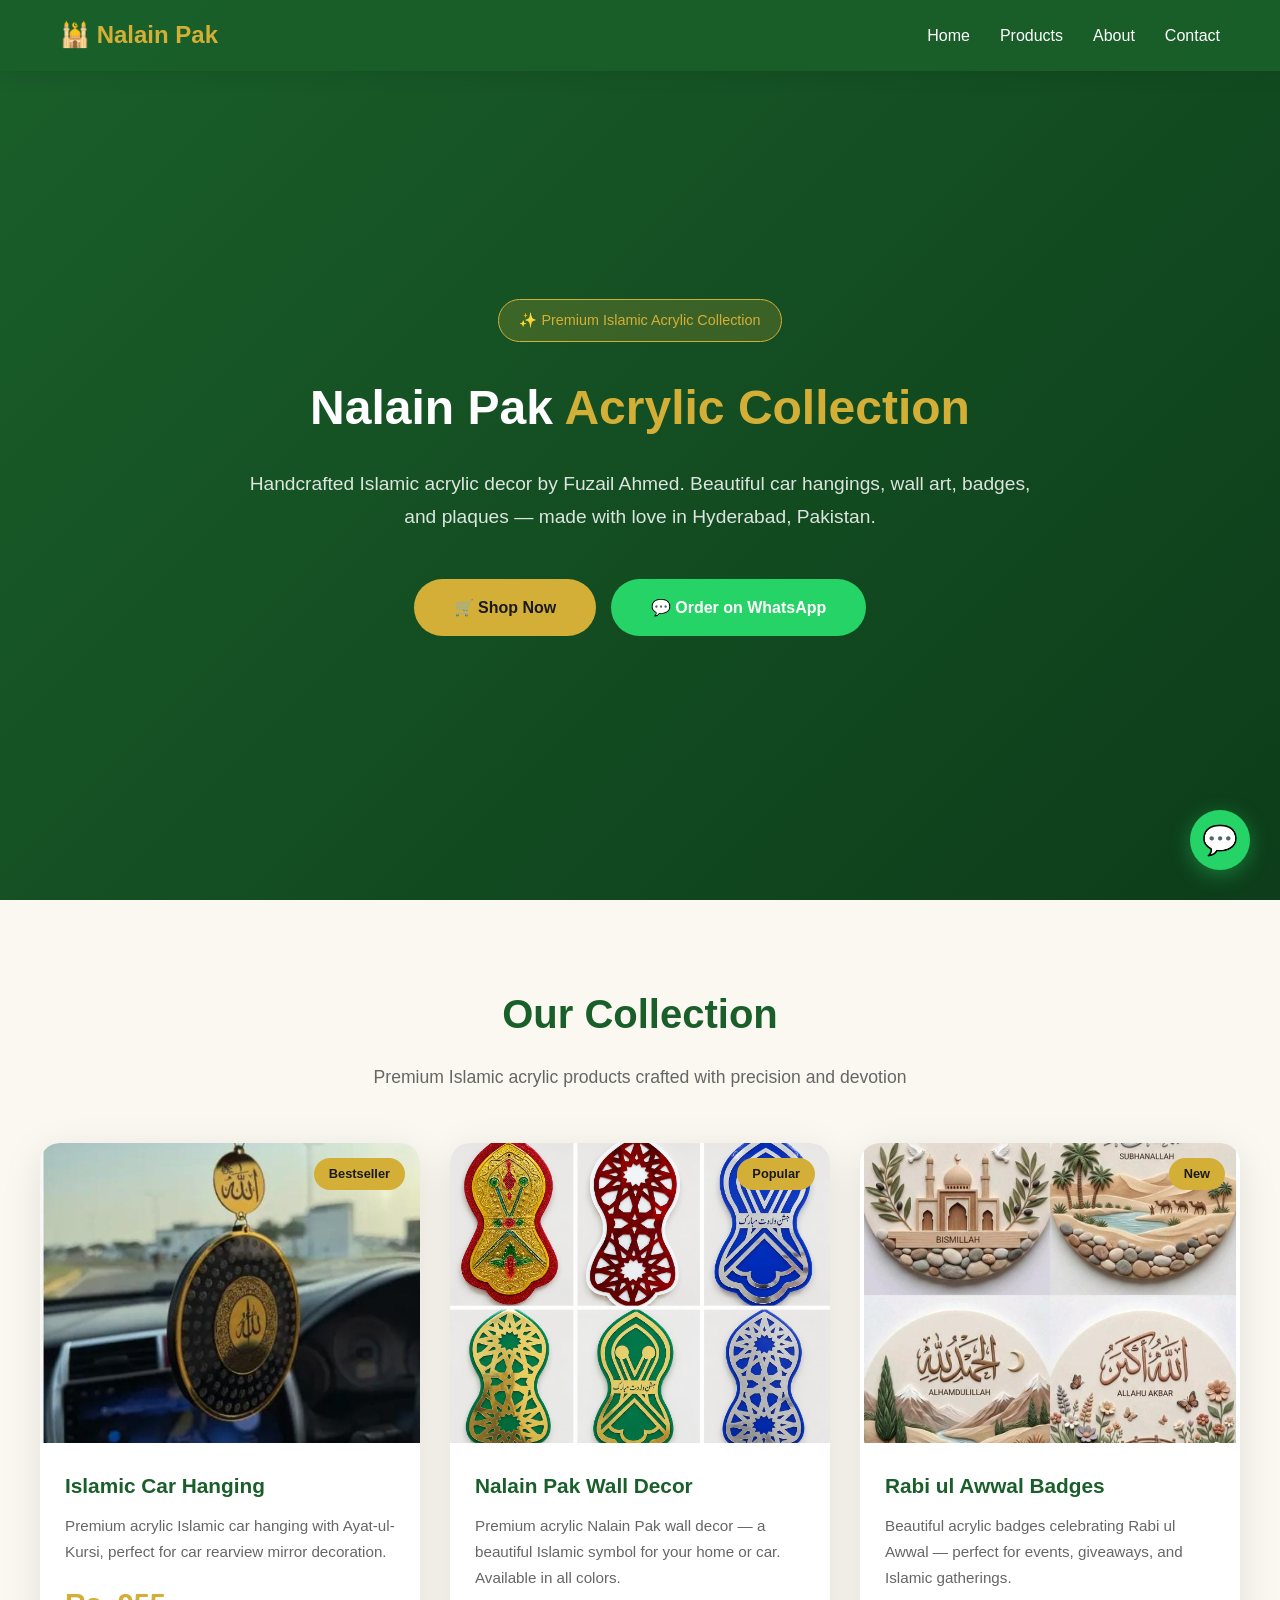
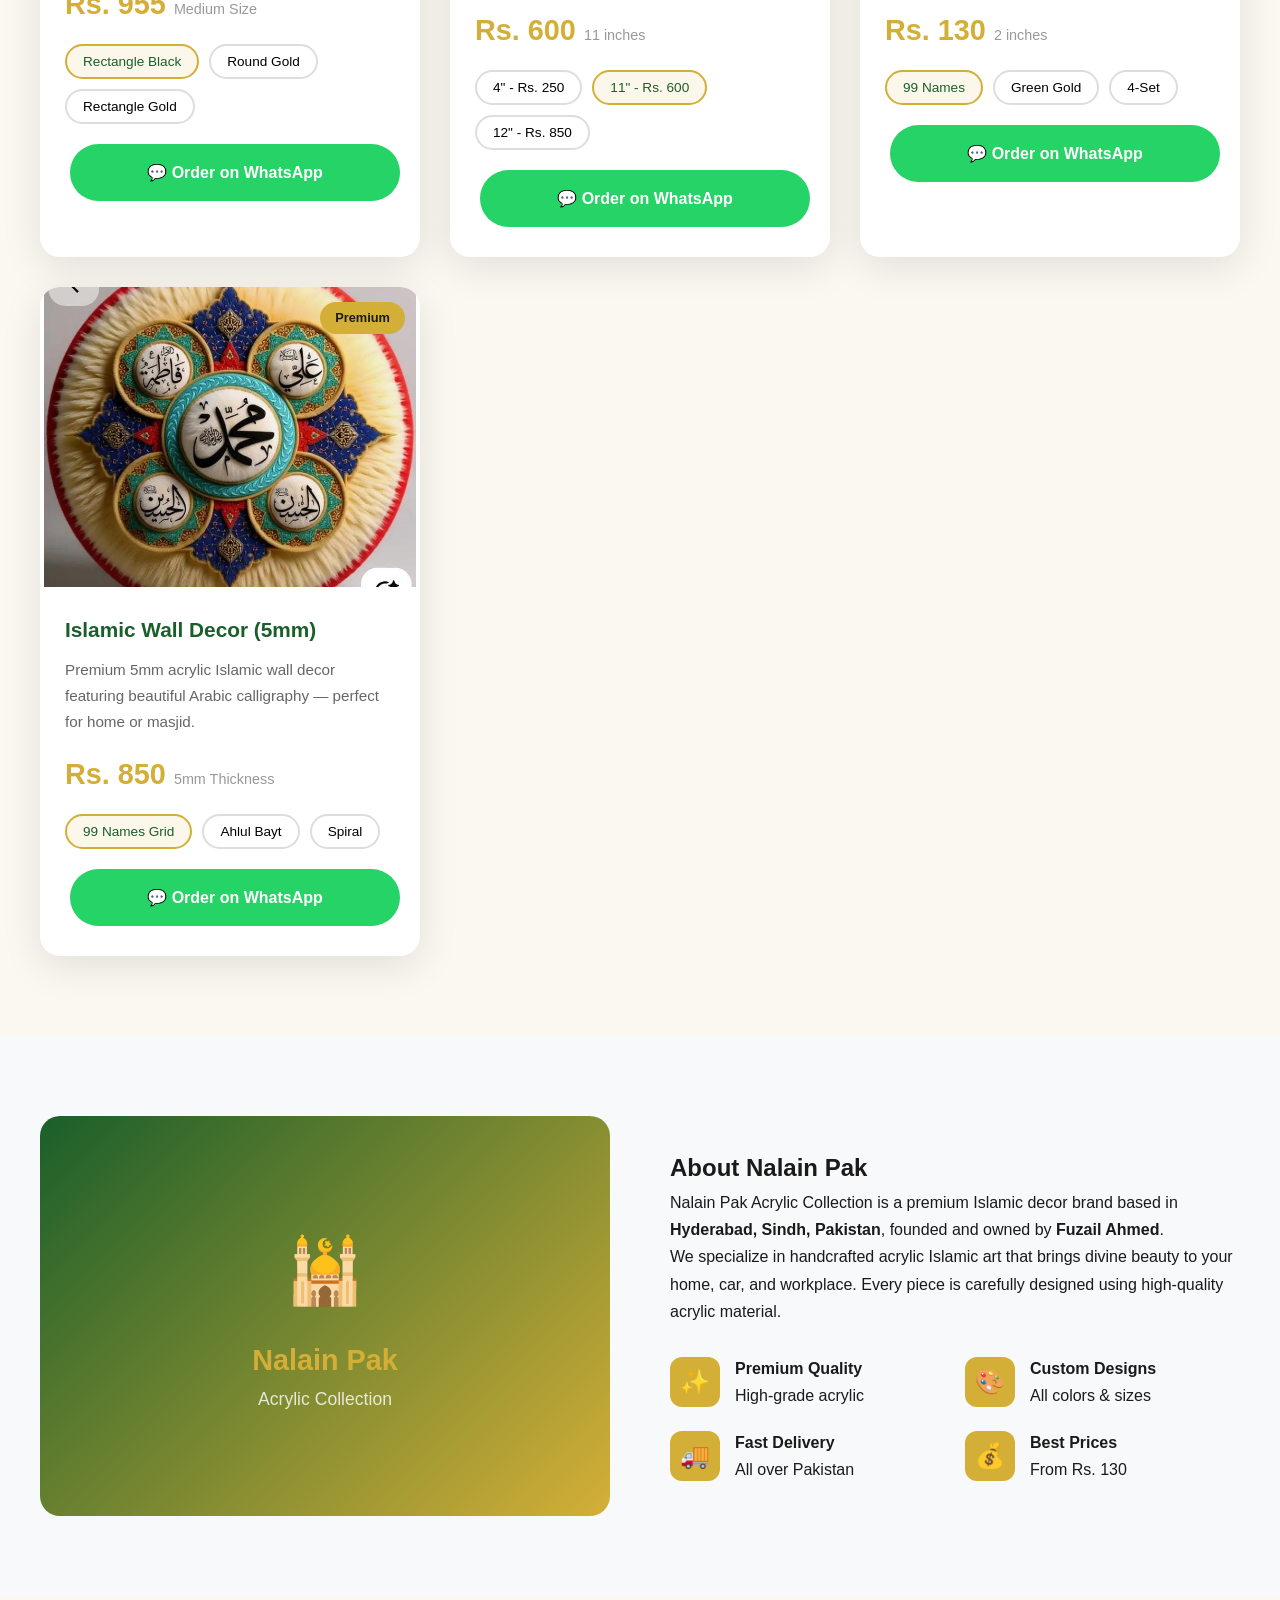
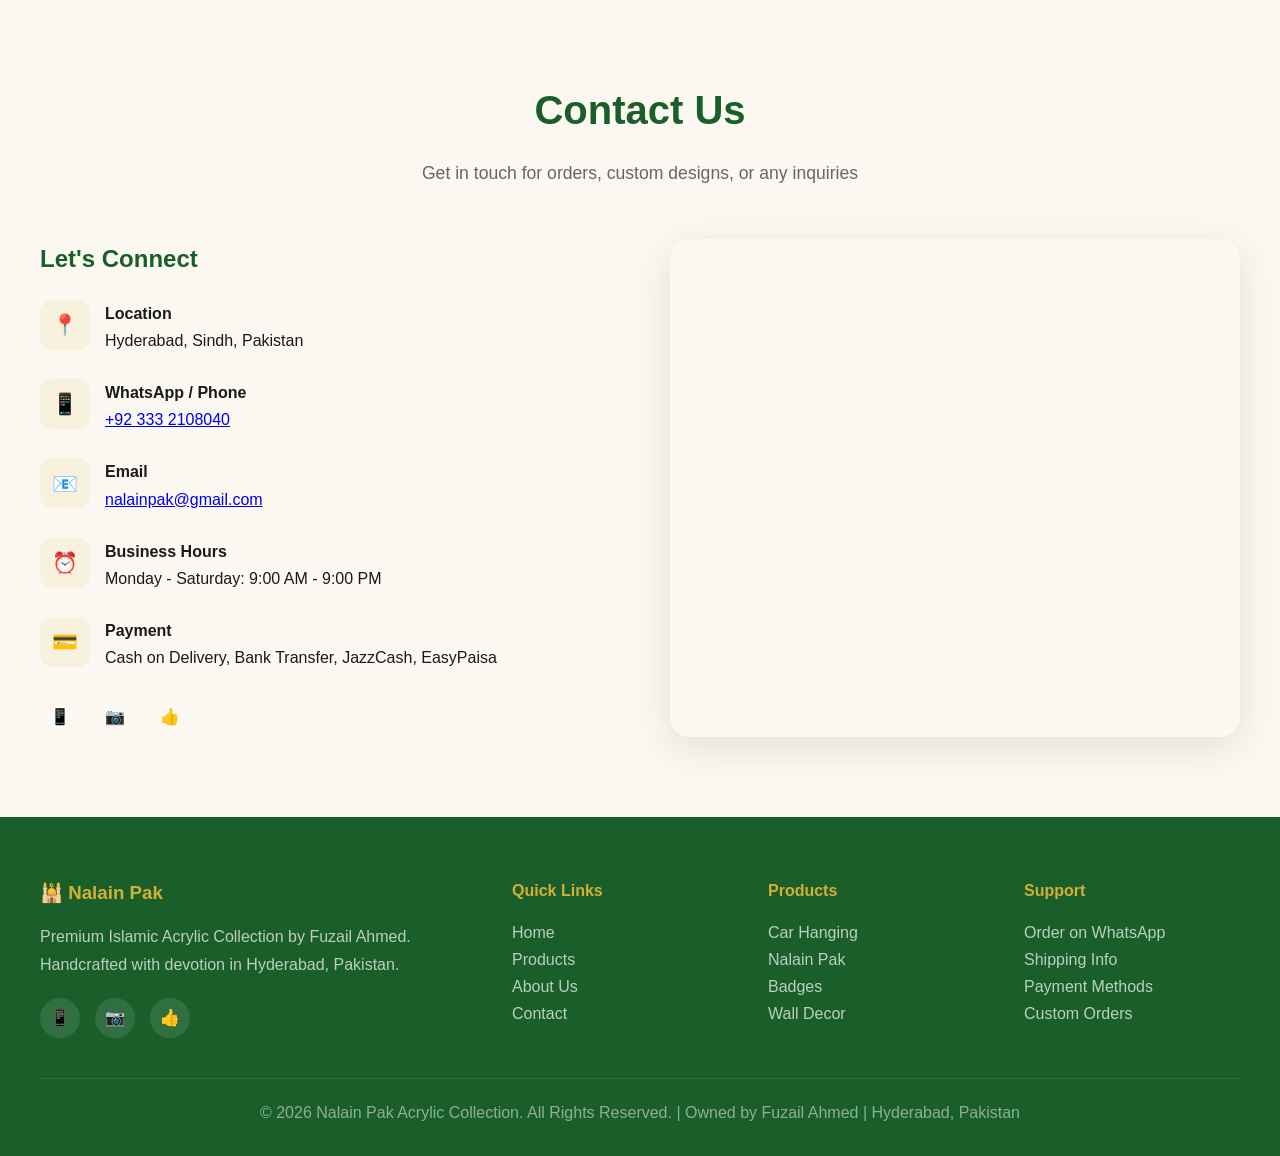
==== commit 7a768346: "Add files via upload" ====
--- a/index.html
+++ b/index.html
@@ -1,1284 +1,324 @@
 <!DOCTYPE html>
 <html lang="en">
 <head>
-    <!-- Primary Meta Tags -->
     <meta charset="UTF-8">
     <meta name="viewport" content="width=device-width, initial-scale=1.0">
-    <title>Nalain Pak Acrylic Collection | Islamic Acrylic Decor in Hyderabad, Pakistan</title>
-    <meta name="title" content="Nalain Pak Acrylic Collection | Islamic Acrylic Decor in Hyderabad, Pakistan">
-    <meta name="description" content="Premium Islamic acrylic collection by Fuzail Ahmed in Hyderabad, Pakistan. Car hangings, Nalain Pak wall decor, Rabi ul Awwal badges, and 99 Names of Allah plaques. Order via WhatsApp!">
-    <meta name="keywords" content="Nalain Pak, Islamic car hanging, acrylic decor Hyderabad Pakistan, Islamic wall art, Rabi ul Awwal badges, 99 Names of Allah plaque, Islamic home decor Pakistan, Fuzail Ahmed, acrylic collection Pakistan, Islamic gifts Hyderabad, car accessories Pakistan, Islamic badges, Arabic calligraphy decor">
+    <title>Nalain Pak Acrylic Collection | Islamic Acrylic Decor Hyderabad Pakistan</title>
+    <meta name="description" content="Premium Islamic acrylic collection by Fuzail Ahmed in Hyderabad, Pakistan. Car hangings, Nalain Pak wall decor, Rabi ul Awwal badges, and 99 Names of Allah plaques.">
+    <meta name="keywords" content="Nalain Pak, Islamic car hanging, acrylic decor Hyderabad Pakistan, Islamic wall art, Rabi ul Awwal badges, 99 Names of Allah plaque, Islamic home decor Pakistan, Fuzail Ahmed">
     <meta name="author" content="Fuzail Ahmed">
     <meta name="robots" content="index, follow">
-    <meta name="language" content="English">
-    <meta name="revisit-after" content="7 days">
-    <meta name="distribution" content="global">
-    <meta name="rating" content="general">
-    <meta name="theme-color" content="#1a5f2a">
-
-    <!-- Canonical URL -->
-    <link rel="canonical" href="https://nalainpak.github.io/">
-
-    <!-- Favicon -->
-    <link rel="icon" type="image/png" href="data:image/svg+xml,%3Csvg xmlns='http://www.w3.org/2000/svg' viewBox='0 0 100 100'%3E%3Ctext y='.9em' font-size='90'%3E🕌%3C/text%3E%3C/svg%3E">
-
-    <!-- Open Graph / Facebook -->
-    <meta property="og:type" content="website">
-    <meta property="og:url" content="https://nalainpak.github.io/">
-    <meta property="og:title" content="Nalain Pak Acrylic Collection | Islamic Acrylic Decor in Hyderabad, Pakistan">
-    <meta property="og:description" content="Premium Islamic acrylic collection by Fuzail Ahmed. Car hangings, Nalain Pak wall decor, Rabi ul Awwal badges, and 99 Names of Allah plaques. Based in Hyderabad, Pakistan.">
-    <meta property="og:image" content="https://nalainpak.github.io/images/og-image.jpg">
-    <meta property="og:image:width" content="1200">
-    <meta property="og:image:height" content="630">
-    <meta property="og:locale" content="en_PK">
-    <meta property="og:site_name" content="Nalain Pak Acrylic Collection">
-
-    <!-- Twitter -->
-    <meta property="twitter:card" content="summary_large_image">
-    <meta property="twitter:url" content="https://nalainpak.github.io/">
-    <meta property="twitter:title" content="Nalain Pak Acrylic Collection | Islamic Acrylic Decor in Hyderabad, Pakistan">
-    <meta property="twitter:description" content="Premium Islamic acrylic collection by Fuzail Ahmed. Car hangings, Nalain Pak wall decor, Rabi ul Awwal badges, and 99 Names of Allah plaques.">
-    <meta property="twitter:image" content="https://nalainpak.github.io/images/og-image.jpg">
-
-    <!-- Local SEO / Geo Tags -->
     <meta name="geo.region" content="PK-SD">
     <meta name="geo.placename" content="Hyderabad, Sindh, Pakistan">
-    <meta name="geo.position" content="25.3960;68.3578">
-    <meta name="ICBM" content="25.3960, 68.3578">
-
-    <!-- Business Schema -->
-    <script type="application/ld+json">
-    {
-        "@context": "https://schema.org",
-        "@type": "LocalBusiness",
-        "name": "Nalain Pak Acrylic Collection",
-        "description": "Premium Islamic acrylic decor including car hangings, Nalain Pak wall art, Rabi ul Awwal badges, and 99 Names of Allah plaques. Handmade with love in Hyderabad, Pakistan.",
-        "url": "https://nalainpak.github.io/",
-        "telephone": "+92-300-0000000",
-        "email": "nalainpak@gmail.com",
-        "address": {
-            "@type": "PostalAddress",
-            "streetAddress": "Hyderabad",
-            "addressLocality": "Hyderabad",
-            "addressRegion": "Sindh",
-            "postalCode": "71000",
-            "addressCountry": "PK"
-        },
-        "geo": {
-            "@type": "GeoCoordinates",
-            "latitude": 25.3960,
-            "longitude": 68.3578
-        },
-        "founder": {
-            "@type": "Person",
-            "name": "Fuzail Ahmed"
-        },
-        "priceRange": "Rs. 130 - Rs. 955",
-        "currenciesAccepted": "PKR",
-        "paymentAccepted": "Cash on Delivery, Bank Transfer, JazzCash, EasyPaisa",
-        "openingHours": "Mo-Sa 09:00-21:00",
-        "sameAs": [
-            "https://wa.me/923332108040",
-            "https://instagram.com/nalainpak"
-        ]
-    }
-    </script>
-
-    <!-- Product Schema -->
-    <script type="application/ld+json">
-    {
-        "@context": "https://schema.org",
-        "@type": "ItemList",
-        "itemListElement": [
-            {
-                "@type": "Product",
-                "name": "Islamic Car Hanging",
-                "description": "Premium acrylic Islamic car hanging with Ayat-ul-Kursi, perfect for car rearview mirror decoration.",
-                "brand": {"@type": "Brand", "name": "Nalain Pak"},
-                "offers": {
-                    "@type": "Offer",
-                    "price": "955",
-                    "priceCurrency": "PKR",
-                    "availability": "https://schema.org/InStock",
-                    "seller": {"@type": "Organization", "name": "Nalain Pak Acrylic Collection"}
-                }
-            },
-            {
-                "@type": "Product",
-                "name": "Nalain Pak Wall Decor",
-                "description": "Premium acrylic Nalain Pak wall decor — a beautiful Islamic symbol for your home or car.",
-                "brand": {"@type": "Brand", "name": "Nalain Pak"},
-                "offers": {
-                    "@type": "AggregateOffer",
-                    "lowPrice": "250",
-                    "highPrice": "850",
-                    "priceCurrency": "PKR",
-                    "availability": "https://schema.org/InStock"
-                }
-            },
-            {
-                "@type": "Product",
-                "name": "Rabi ul Awwal Badges",
-                "description": "Beautiful acrylic badges celebrating Rabi ul Awwal — perfect for events, giveaways, and Islamic gatherings.",
-                "brand": {"@type": "Brand", "name": "Nalain Pak"},
-                "offers": {
-                    "@type": "Offer",
-                    "price": "130",
-                    "priceCurrency": "PKR",
-                    "availability": "https://schema.org/InStock"
-                }
-            },
-            {
-                "@type": "Product",
-                "name": "Islamic Wall Decor (5mm)",
-                "description": "Premium 5mm acrylic Islamic wall decor featuring beautiful Arabic calligraphy.",
-                "brand": {"@type": "Brand", "name": "Nalain Pak"},
-                "offers": {
-                    "@type": "Offer",
-                    "price": "850",
-                    "priceCurrency": "PKR",
-                    "availability": "https://schema.org/InStock"
-                }
-            }
-        ]
-    }
-    </script>
-
+    <meta property="og:title" content="Nalain Pak Acrylic Collection | Islamic Acrylic Decor in Hyderabad, Pakistan">
+    <meta property="og:description" content="Premium Islamic acrylic collection by Fuzail Ahmed. Car hangings, Nalain Pak wall decor, badges, and plaques.">
+    <meta property="og:type" content="website">
+    <meta property="og:url" content="https://uroosaseokhan-sketch.github.io/nalain-pak-acrylic-collection/">
+    <meta property="twitter:card" content="summary_large_image">
     <style>
-        :root {
-            --gold: #d4af37;
-            --dark-green: #1a5f2a;
-            --light-gold: #f5e6a3;
-            --cream: #faf8f0;
-            --dark: #1a1a1a;
-            --white: #ffffff;
-            --shadow: 0 10px 40px rgba(0,0,0,0.15);
-            --shadow-hover: 0 20px 60px rgba(0,0,0,0.2);
-        }
-
-        * {
-            margin: 0;
-            padding: 0;
-            box-sizing: border-box;
-        }
-
-        body {
-            font-family: 'Segoe UI', Tahoma, Geneva, Verdana, sans-serif;
-            background: var(--cream);
-            color: var(--dark);
-            line-height: 1.7;
-            overflow-x: hidden;
-        }
-
-        /* Scrollbar */
-        ::-webkit-scrollbar {
-            width: 10px;
-        }
-        ::-webkit-scrollbar-track {
-            background: var(--cream);
-        }
-        ::-webkit-scrollbar-thumb {
-            background: var(--gold);
-            border-radius: 5px;
-        }
-
-        /* Navigation */
-        nav {
-            position: fixed;
-            top: 0;
-            width: 100%;
-            background: rgba(26, 95, 42, 0.95);
-            backdrop-filter: blur(10px);
-            z-index: 1000;
-            padding: 15px 0;
-            box-shadow: 0 2px 20px rgba(0,0,0,0.1);
-            transition: all 0.3s ease;
-        }
-
-        nav .container {
-            max-width: 1200px;
-            margin: 0 auto;
-            padding: 0 20px;
-            display: flex;
-            justify-content: space-between;
-            align-items: center;
-        }
-
-        .logo {
-            font-size: 1.5rem;
-            font-weight: 700;
-            color: var(--gold);
-            text-decoration: none;
-            display: flex;
-            align-items: center;
-            gap: 10px;
-        }
-
-        .logo span {
-            font-size: 1.8rem;
-        }
-
-        .nav-links {
-            display: flex;
-            gap: 30px;
-            list-style: none;
-        }
-
-        .nav-links a {
-            color: var(--white);
-            text-decoration: none;
-            font-weight: 500;
-            transition: color 0.3s;
-            position: relative;
-        }
-
-        .nav-links a::after {
-            content: '';
-            position: absolute;
-            bottom: -5px;
-            left: 0;
-            width: 0;
-            height: 2px;
-            background: var(--gold);
-            transition: width 0.3s;
-        }
-
-        .nav-links a:hover::after {
-            width: 100%;
-        }
-
-        .nav-links a:hover {
-            color: var(--gold);
-        }
-
-        .mobile-menu-btn {
-            display: none;
-            background: none;
-            border: none;
-            color: var(--white);
-            font-size: 1.5rem;
-            cursor: pointer;
-        }
-
-        /* Hero Section */
-        .hero {
-            min-height: 100vh;
-            background: linear-gradient(135deg, var(--dark-green) 0%, #0d3d1a 100%);
-            display: flex;
-            align-items: center;
-            justify-content: center;
-            text-align: center;
-            padding: 120px 20px 80px;
-            position: relative;
-            overflow: hidden;
-        }
-
-        .hero::before {
-            content: '';
-            position: absolute;
-            top: 0;
-            left: 0;
-            right: 0;
-            bottom: 0;
-            background: url("data:image/svg+xml,%3Csvg width='60' height='60' viewBox='0 0 60 60' xmlns='http://www.w3.org/2000/svg'%3E%3Cg fill='none' fill-rule='evenodd'%3E%3Cg fill='%23d4af37' fill-opacity='0.05'%3E%3Cpath d='M36 34v-4h-2v4h-4v2h4v4h2v-4h4v-2h-4zm0-30V0h-2v4h-4v2h4v4h2V6h4V4h-4zM6 34v-4H4v4H0v2h4v4h2v-4h4v-2H6zM6 4V0H4v4H0v2h4v4h2V6h4V4H6z'/%3E%3C/g%3E%3C/g%3E%3C/svg%3E");
-            opacity: 0.3;
-        }
-
-        .hero-content {
-            position: relative;
-            z-index: 1;
-            max-width: 800px;
-        }
-
-        .hero-badge {
-            display: inline-block;
-            background: rgba(212, 175, 55, 0.2);
-            border: 1px solid var(--gold);
-            color: var(--gold);
-            padding: 8px 20px;
-            border-radius: 50px;
-            font-size: 0.9rem;
-            margin-bottom: 25px;
-            animation: fadeInDown 1s ease;
-        }
-
-        .hero h1 {
-            font-size: 3.5rem;
-            color: var(--white);
-            margin-bottom: 20px;
-            line-height: 1.2;
-            animation: fadeInUp 1s ease 0.2s both;
-        }
-
-        .hero h1 span {
-            color: var(--gold);
-        }
-
-        .hero p {
-            font-size: 1.2rem;
-            color: rgba(255,255,255,0.85);
-            margin-bottom: 40px;
-            animation: fadeInUp 1s ease 0.4s both;
-        }
-
-        .hero-btns {
-            display: flex;
-            gap: 20px;
-            justify-content: center;
-            flex-wrap: wrap;
-            animation: fadeInUp 1s ease 0.6s both;
-        }
-
-        .btn {
-            padding: 15px 40px;
-            border-radius: 50px;
-            font-size: 1rem;
-            font-weight: 600;
-            text-decoration: none;
-            transition: all 0.3s ease;
-            cursor: pointer;
-            border: none;
-            display: inline-flex;
-            align-items: center;
-            gap: 10px;
-        }
-
-        .btn-primary {
-            background: var(--gold);
-            color: var(--dark);
-        }
-
-        .btn-primary:hover {
-            background: #c4a030;
-            transform: translateY(-3px);
-            box-shadow: 0 10px 30px rgba(212, 175, 55, 0.3);
-        }
-
-        .btn-secondary {
-            background: transparent;
-            color: var(--white);
-            border: 2px solid var(--white);
-        }
-
-        .btn-secondary:hover {
-            background: var(--white);
-            color: var(--dark-green);
-            transform: translateY(-3px);
-        }
-
-        .btn-whatsapp {
-            background: #25d366;
-            color: white;
-        }
-
-        .btn-whatsapp:hover {
-            background: #1da851;
-            transform: translateY(-3px);
-            box-shadow: 0 10px 30px rgba(37, 211, 102, 0.3);
-        }
-
-        /* Section Styles */
-        section {
-            padding: 100px 20px;
-        }
-
-        .container {
-            max-width: 1200px;
-            margin: 0 auto;
-        }
-
-        .section-header {
-            text-align: center;
-            margin-bottom: 60px;
-        }
-
-        .section-header h2 {
-            font-size: 2.5rem;
-            color: var(--dark-green);
-            margin-bottom: 15px;
-            position: relative;
-            display: inline-block;
-        }
-
-        .section-header h2::after {
-            content: '';
-            position: absolute;
-            bottom: -10px;
-            left: 50%;
-            transform: translateX(-50%);
-            width: 60px;
-            height: 3px;
-            background: var(--gold);
-        }
-
-        .section-header p {
-            color: #666;
-            font-size: 1.1rem;
-            margin-top: 25px;
-        }
-
-        /* Products Section */
-        .products-grid {
-            display: grid;
-            grid-template-columns: repeat(auto-fit, minmax(280px, 1fr));
-            gap: 30px;
-        }
-
-        .product-card {
-            background: var(--white);
-            border-radius: 20px;
-            overflow: hidden;
-            box-shadow: var(--shadow);
-            transition: all 0.4s ease;
-            position: relative;
-        }
-
-        .product-card:hover {
-            transform: translateY(-10px);
-            box-shadow: var(--shadow-hover);
-        }
-
-        .product-img {
-            width: 100%;
-            height: 280px;
-            object-fit: cover;
-            transition: transform 0.4s;
-        }
-
-        .product-card:hover .product-img {
-            transform: scale(1.05);
-        }
-
-        .product-badge {
-            position: absolute;
-            top: 15px;
-            right: 15px;
-            background: var(--gold);
-            color: var(--dark);
-            padding: 5px 15px;
-            border-radius: 20px;
-            font-size: 0.8rem;
-            font-weight: 600;
-        }
-
-        .product-info {
-            padding: 25px;
-        }
-
-        .product-info h3 {
-            font-size: 1.3rem;
-            color: var(--dark-green);
-            margin-bottom: 10px;
-        }
-
-        .product-info p {
-            color: #666;
-            font-size: 0.95rem;
-            margin-bottom: 15px;
-        }
-
-        .product-price {
-            font-size: 1.5rem;
-            font-weight: 700;
-            color: var(--gold);
-            margin-bottom: 15px;
-        }
-
-        .product-price span {
-            font-size: 0.9rem;
-            color: #999;
-            font-weight: 400;
-        }
-
-        .size-selector {
-            margin-bottom: 15px;
-        }
-
-        .size-selector label {
-            display: block;
-            font-size: 0.85rem;
-            color: #666;
-            margin-bottom: 8px;
-        }
-
-        .size-options {
-            display: flex;
-            gap: 10px;
-            flex-wrap: wrap;
-        }
-
-        .size-btn {
-            padding: 8px 16px;
-            border: 2px solid #ddd;
-            background: var(--white);
-            border-radius: 25px;
-            cursor: pointer;
-            font-size: 0.85rem;
-            transition: all 0.3s;
-        }
-
-        .size-btn.active, .size-btn:hover {
-            border-color: var(--gold);
-            background: rgba(212, 175, 55, 0.1);
-            color: var(--dark-green);
-        }
-
-        .product-actions {
-            display: flex;
-            gap: 10px;
-        }
-
-        .product-actions .btn {
-            flex: 1;
-            padding: 12px 20px;
-            font-size: 0.9rem;
-            justify-content: center;
-        }
-
-        /* About Section */
-        .about {
-            background: linear-gradient(135deg, #f8f9fa 0%, var(--cream) 100%);
-        }
-
-        .about-grid {
-            display: grid;
-            grid-template-columns: 1fr 1fr;
-            gap: 60px;
-            align-items: center;
-        }
-
-        .about-img {
-            border-radius: 20px;
-            overflow: hidden;
-            box-shadow: var(--shadow);
-        }
-
-        .about-img img {
-            width: 100%;
-            height: auto;
-            display: block;
-        }
-
-        .about-content h2 {
-            font-size: 2.5rem;
-            color: var(--dark-green);
-            margin-bottom: 20px;
-        }
-
-        .about-content p {
-            color: #555;
-            margin-bottom: 20px;
-            font-size: 1.05rem;
-        }
-
-        .about-features {
-            display: grid;
-            grid-template-columns: 1fr 1fr;
-            gap: 20px;
-            margin-top: 30px;
-        }
-
-        .feature-item {
-            display: flex;
-            align-items: center;
-            gap: 15px;
-        }
-
-        .feature-icon {
-            width: 50px;
-            height: 50px;
-            background: var(--gold);
-            border-radius: 12px;
-            display: flex;
-            align-items: center;
-            justify-content: center;
-            font-size: 1.5rem;
-            flex-shrink: 0;
-        }
-
-        .feature-item h4 {
-            color: var(--dark-green);
-            font-size: 1rem;
-        }
-
-        .feature-item p {
-            font-size: 0.85rem;
-            color: #777;
-            margin: 0;
-        }
-
-        /* Contact Section */
-        .contact-grid {
-            display: grid;
-            grid-template-columns: 1fr 1fr;
-            gap: 60px;
-        }
-
-        .contact-info h3 {
-            font-size: 1.5rem;
-            color: var(--dark-green);
-            margin-bottom: 20px;
-        }
-
-        .contact-item {
-            display: flex;
-            align-items: flex-start;
-            gap: 15px;
-            margin-bottom: 25px;
-        }
-
-        .contact-icon {
-            width: 50px;
-            height: 50px;
-            background: rgba(212, 175, 55, 0.1);
-            border-radius: 12px;
-            display: flex;
-            align-items: center;
-            justify-content: center;
-            font-size: 1.3rem;
-            color: var(--gold);
-            flex-shrink: 0;
-        }
-
-        .contact-item h4 {
-            color: var(--dark-green);
-            margin-bottom: 5px;
-        }
-
-        .contact-item p, .contact-item a {
-            color: #666;
-            text-decoration: none;
-            transition: color 0.3s;
-        }
-
-        .contact-item a:hover {
-            color: var(--gold);
-        }
-
-        .map-container {
-            border-radius: 20px;
-            overflow: hidden;
-            box-shadow: var(--shadow);
-            height: 100%;
-            min-height: 400px;
-        }
-
-        .map-container iframe {
-            width: 100%;
-            height: 100%;
-            border: none;
-            min-height: 400px;
-        }
-
-        /* Footer */
-        footer {
-            background: var(--dark-green);
-            color: var(--white);
-            padding: 60px 20px 30px;
-        }
-
-        .footer-grid {
-            display: grid;
-            grid-template-columns: 2fr 1fr 1fr 1fr;
-            gap: 40px;
-            margin-bottom: 40px;
-        }
-
-        .footer-brand h3 {
-            color: var(--gold);
-            font-size: 1.5rem;
-            margin-bottom: 15px;
-        }
-
-        .footer-brand p {
-            color: rgba(255,255,255,0.7);
-            font-size: 0.95rem;
-            line-height: 1.8;
-        }
-
-        .footer-links h4 {
-            color: var(--gold);
-            margin-bottom: 20px;
-            font-size: 1.1rem;
-        }
-
-        .footer-links ul {
-            list-style: none;
-        }
-
-        .footer-links li {
-            margin-bottom: 12px;
-        }
-
-        .footer-links a {
-            color: rgba(255,255,255,0.7);
-            text-decoration: none;
-            transition: color 0.3s;
-        }
-
-        .footer-links a:hover {
-            color: var(--gold);
-        }
-
-        .social-links {
-            display: flex;
-            gap: 15px;
-            margin-top: 20px;
-        }
-
-        .social-links a {
-            width: 40px;
-            height: 40px;
-            background: rgba(255,255,255,0.1);
-            border-radius: 50%;
-            display: flex;
-            align-items: center;
-            justify-content: center;
-            color: var(--white);
-            text-decoration: none;
-            transition: all 0.3s;
-            font-size: 1.2rem;
-        }
-
-        .social-links a:hover {
-            background: var(--gold);
-            color: var(--dark);
-            transform: translateY(-3px);
-        }
-
-        .footer-bottom {
-            border-top: 1px solid rgba(255,255,255,0.1);
-            padding-top: 20px;
-            text-align: center;
-            color: rgba(255,255,255,0.5);
-            font-size: 0.9rem;
-        }
-
-        /* Animations */
-        @keyframes fadeInUp {
-            from {
-                opacity: 0;
-                transform: translateY(30px);
-            }
-            to {
-                opacity: 1;
-                transform: translateY(0);
-            }
-        }
-
-        @keyframes fadeInDown {
-            from {
-                opacity: 0;
-                transform: translateY(-20px);
-            }
-            to {
-                opacity: 1;
-                transform: translateY(0);
-            }
-        }
-
-        .fade-in {
-            opacity: 0;
-            transform: translateY(30px);
-            transition: all 0.6s ease;
-        }
-
-        .fade-in.visible {
-            opacity: 1;
-            transform: translateY(0);
-        }
-
-        /* Responsive */
+        * { margin: 0; padding: 0; box-sizing: border-box; }
+        body { font-family: 'Segoe UI', Tahoma, Geneva, Verdana, sans-serif; background: #faf8f0; color: #1a1a1a; line-height: 1.7; }
+
+        nav { position: fixed; top: 0; width: 100%; background: rgba(26, 95, 42, 0.95); padding: 15px 0; z-index: 1000; box-shadow: 0 2px 20px rgba(0,0,0,0.1); }
+        nav .container { max-width: 1200px; margin: 0 auto; padding: 0 20px; display: flex; justify-content: space-between; align-items: center; }
+        .logo { font-size: 1.5rem; font-weight: 700; color: #d4af37; text-decoration: none; }
+        .nav-links { display: flex; gap: 30px; list-style: none; }
+        .nav-links a { color: white; text-decoration: none; font-weight: 500; }
+        .mobile-menu-btn { display: none; background: none; border: none; color: white; font-size: 1.5rem; cursor: pointer; }
+
+        .hero { min-height: 100vh; background: linear-gradient(135deg, #1a5f2a 0%, #0d3d1a 100%); display: flex; align-items: center; justify-content: center; text-align: center; padding: 120px 20px 80px; color: white; }
+        .hero h1 { font-size: 3rem; margin-bottom: 20px; }
+        .hero h1 span { color: #d4af37; }
+        .hero p { font-size: 1.2rem; margin-bottom: 40px; opacity: 0.85; }
+        .btn { padding: 15px 40px; border-radius: 50px; font-size: 1rem; font-weight: 600; text-decoration: none; display: inline-block; margin: 5px; transition: all 0.3s; border: none; cursor: pointer; }
+        .btn-primary { background: #d4af37; color: #1a1a1a; }
+        .btn-whatsapp { background: #25d366; color: white; }
+        .btn:hover { transform: translateY(-3px); box-shadow: 0 10px 30px rgba(0,0,0,0.2); }
+
+        section { padding: 80px 20px; }
+        .container { max-width: 1200px; margin: 0 auto; }
+        .section-header { text-align: center; margin-bottom: 50px; }
+        .section-header h2 { font-size: 2.5rem; color: #1a5f2a; margin-bottom: 15px; }
+        .section-header p { color: #666; font-size: 1.1rem; }
+
+        .products-grid { display: grid; grid-template-columns: repeat(auto-fit, minmax(280px, 1fr)); gap: 30px; }
+        .product-card { background: white; border-radius: 20px; overflow: hidden; box-shadow: 0 10px 40px rgba(0,0,0,0.1); transition: all 0.4s; }
+        .product-card:hover { transform: translateY(-10px); box-shadow: 0 20px 60px rgba(0,0,0,0.15); }
+        .product-img { width: 100%; height: 300px; object-fit: cover; display: block; }
+        .product-info { padding: 25px; }
+        .product-info h3 { font-size: 1.3rem; color: #1a5f2a; margin-bottom: 10px; }
+        .product-info p { color: #666; font-size: 0.95rem; margin-bottom: 15px; }
+        .product-price { font-size: 1.8rem; font-weight: 700; color: #d4af37; margin-bottom: 15px; }
+        .product-price span { font-size: 0.9rem; color: #999; font-weight: 400; }
+        .size-options { display: flex; gap: 10px; flex-wrap: wrap; margin-bottom: 15px; }
+        .size-btn { padding: 8px 16px; border: 2px solid #ddd; background: white; border-radius: 25px; cursor: pointer; font-size: 0.85rem; transition: all 0.3s; }
+        .size-btn.active, .size-btn:hover { border-color: #d4af37; background: rgba(212, 175, 55, 0.1); color: #1a5f2a; }
+        .badge { display: inline-block; background: #d4af37; color: #1a1a1a; padding: 5px 15px; border-radius: 20px; font-size: 0.8rem; font-weight: 600; position: absolute; top: 15px; right: 15px; }
+
+        .about { background: #f8f9fa; }
+        .about-grid { display: grid; grid-template-columns: 1fr 1fr; gap: 60px; align-items: center; }
+        .about-content h2 { font-size: 2.5rem; color: #1a5f2a; margin-bottom: 20px; }
+        .about-content p { color: #555; margin-bottom: 20px; }
+        .features { display: grid; grid-template-columns: 1fr 1fr; gap: 20px; margin-top: 30px; }
+        .feature { display: flex; align-items: center; gap: 15px; }
+        .feature-icon { width: 50px; height: 50px; background: #d4af37; border-radius: 12px; display: flex; align-items: center; justify-content: center; font-size: 1.5rem; }
+
+        .contact-grid { display: grid; grid-template-columns: 1fr 1fr; gap: 60px; }
+        .contact-item { display: flex; align-items: flex-start; gap: 15px; margin-bottom: 25px; }
+        .contact-icon { width: 50px; height: 50px; background: rgba(212, 175, 55, 0.1); border-radius: 12px; display: flex; align-items: center; justify-content: center; font-size: 1.3rem; color: #d4af37; }
+        .map-container { border-radius: 20px; overflow: hidden; box-shadow: 0 10px 40px rgba(0,0,0,0.1); }
+        .map-container iframe { width: 100%; height: 400px; border: none; }
+
+        footer { background: #1a5f2a; color: white; padding: 60px 20px 30px; }
+        .footer-grid { display: grid; grid-template-columns: 2fr 1fr 1fr 1fr; gap: 40px; margin-bottom: 40px; }
+        .footer-grid h3, .footer-grid h4 { color: #d4af37; margin-bottom: 15px; }
+        .footer-grid a { color: rgba(255,255,255,0.7); text-decoration: none; }
+        .footer-grid a:hover { color: #d4af37; }
+        .social-links { display: flex; gap: 15px; margin-top: 20px; }
+        .social-links a { width: 40px; height: 40px; background: rgba(255,255,255,0.1); border-radius: 50%; display: flex; align-items: center; justify-content: center; color: white; text-decoration: none; }
+        .footer-bottom { border-top: 1px solid rgba(255,255,255,0.1); padding-top: 20px; text-align: center; color: rgba(255,255,255,0.5); }
+
+        .whatsapp-float { position: fixed; bottom: 30px; right: 30px; width: 60px; height: 60px; background: #25d366; border-radius: 50%; display: flex; align-items: center; justify-content: center; color: white; font-size: 1.8rem; text-decoration: none; box-shadow: 0 5px 20px rgba(37, 211, 102, 0.4); z-index: 999; }
+
         @media (max-width: 768px) {
-            .nav-links {
-                display: none;
-                position: absolute;
-                top: 100%;
-                left: 0;
-                right: 0;
-                background: var(--dark-green);
-                flex-direction: column;
-                padding: 20px;
-                gap: 15px;
-            }
-
-            .nav-links.active {
-                display: flex;
-            }
-
-            .mobile-menu-btn {
-                display: block;
-            }
-
-            .hero h1 {
-                font-size: 2.2rem;
-            }
-
-            .about-grid,
-            .contact-grid {
-                grid-template-columns: 1fr;
-            }
-
-            .footer-grid {
-                grid-template-columns: 1fr;
-                text-align: center;
-            }
-
-            .social-links {
-                justify-content: center;
-            }
-
-            .about-features {
-                grid-template-columns: 1fr;
-            }
-        }
-
-        /* Sticky WhatsApp Button */
-        .whatsapp-float {
-            position: fixed;
-            bottom: 30px;
-            right: 30px;
-            width: 60px;
-            height: 60px;
-            background: #25d366;
-            border-radius: 50%;
-            display: flex;
-            align-items: center;
-            justify-content: center;
-            color: white;
-            font-size: 1.8rem;
-            text-decoration: none;
-            box-shadow: 0 5px 20px rgba(37, 211, 102, 0.4);
-            z-index: 999;
-            transition: all 0.3s;
-            animation: pulse 2s infinite;
-        }
-
-        .whatsapp-float:hover {
-            transform: scale(1.1);
-            box-shadow: 0 8px 30px rgba(37, 211, 102, 0.5);
-        }
-
-        @keyframes pulse {
-            0%, 100% { box-shadow: 0 5px 20px rgba(37, 211, 102, 0.4); }
-            50% { box-shadow: 0 5px 30px rgba(37, 211, 102, 0.6); }
-        }
-
-        /* Gallery for multiple images */
-        .product-gallery {
-            display: flex;
-            gap: 10px;
-            margin-top: 10px;
-            overflow-x: auto;
-            padding-bottom: 5px;
-        }
-
-        .product-gallery img {
-            width: 60px;
-            height: 60px;
-            object-fit: cover;
-            border-radius: 8px;
-            cursor: pointer;
-            border: 2px solid transparent;
-            transition: all 0.3s;
-            flex-shrink: 0;
-        }
-
-        .product-gallery img:hover,
-        .product-gallery img.active {
-            border-color: var(--gold);
-            transform: scale(1.1);
+            .nav-links { display: none; position: absolute; top: 100%; left: 0; right: 0; background: #1a5f2a; flex-direction: column; padding: 20px; }
+            .nav-links.active { display: flex; }
+            .mobile-menu-btn { display: block; }
+            .hero h1 { font-size: 2.2rem; }
+            .about-grid, .contact-grid, .footer-grid { grid-template-columns: 1fr; }
+            .features { grid-template-columns: 1fr; }
         }
     </style>
 </head>
 <body>
-    <!-- Navigation -->
-    <nav id="navbar">
-        <div class="container">
-            <a href="#" class="logo">
-                <span>🕌</span> Nalain Pak
-            </a>
+    <nav>
+        <div class="container">
+            <a href="#" class="logo">🕌 Nalain Pak</a>
             <ul class="nav-links" id="navLinks">
                 <li><a href="#home">Home</a></li>
                 <li><a href="#products">Products</a></li>
                 <li><a href="#about">About</a></li>
                 <li><a href="#contact">Contact</a></li>
             </ul>
-            <button class="mobile-menu-btn" onclick="toggleMenu()">☰</button>
+            <button class="mobile-menu-btn" onclick="document.getElementById('navLinks').classList.toggle('active')">☰</button>
         </div>
     </nav>
 
-    <!-- Hero Section -->
     <section class="hero" id="home">
-        <div class="hero-content">
-            <div class="hero-badge">✨ Premium Islamic Acrylic Collection</div>
+        <div style="max-width: 800px;">
+            <div style="display:inline-block;background:rgba(212,175,55,0.2);border:1px solid #d4af37;color:#d4af37;padding:8px 20px;border-radius:50px;font-size:0.9rem;margin-bottom:25px;">✨ Premium Islamic Acrylic Collection</div>
             <h1>Nalain Pak <span>Acrylic Collection</span></h1>
-            <p>Handcrafted Islamic acrylic decor by Fuzail Ahmed. Beautiful car hangings, wall art, badges, and plaques — made with love in Hyderabad, Pakistan. Elevate your space with divine elegance.</p>
-            <div class="hero-btns">
-                <a href="#products" class="btn btn-primary">🛒 Shop Now</a>
-                <a href="https://wa.me/923332108040?text=Assalamualaikum!%20I%20want%20to%20order%20from%20Nalain%20Pak%20Acrylic%20Collection" class="btn btn-whatsapp" target="_blank">💬 Order on WhatsApp</a>
-            </div>
+            <p>Handcrafted Islamic acrylic decor by Fuzail Ahmed. Beautiful car hangings, wall art, badges, and plaques — made with love in Hyderabad, Pakistan.</p>
+            <a href="#products" class="btn btn-primary">🛒 Shop Now</a>
+            <a href="https://wa.me/923332108040?text=Assalamualaikum!%20I%20want%20to%20order%20from%20Nalain%20Pak" class="btn btn-whatsapp" target="_blank">💬 Order on WhatsApp</a>
         </div>
     </section>
 
-    <!-- Products Section -->
     <section id="products">
         <div class="container">
-            <div class="section-header fade-in">
+            <div class="section-header">
                 <h2>Our Collection</h2>
                 <p>Premium Islamic acrylic products crafted with precision and devotion</p>
             </div>
 
             <div class="products-grid">
-                <!-- Product 1: Islamic Car Hanging -->
-                <div class="product-card fade-in">
+                <div class="product-card">
                     <div style="position:relative;">
-                        <img src="images/product1-main.jpg" alt="Islamic Car Hanging - Ayat ul Kursi Acrylic Decor" class="product-img" id="p1-img">
-                        <span class="product-badge">Bestseller</span>
+                        <img src="[data-uri]" alt="Islamic Car Hanging" class="product-img">
+                        <span class="badge">Bestseller</span>
                     </div>
                     <div class="product-info">
                         <h3>Islamic Car Hanging</h3>
                         <p>Premium acrylic Islamic car hanging with Ayat-ul-Kursi, perfect for car rearview mirror decoration.</p>
                         <div class="product-price">Rs. 955 <span>Medium Size</span></div>
-                        <div class="size-selector">
-                            <label>Available Variants:</label>
-                            <div class="size-options">
-                                <button class="size-btn active">Rectangle Black</button>
-                                <button class="size-btn">Round Gold</button>
-                                <button class="size-btn">Rectangle Gold</button>
-                            </div>
+                        <div class="size-options">
+                            <button class="size-btn active">Rectangle Black</button>
+                            <button class="size-btn">Round Gold</button>
+                            <button class="size-btn">Rectangle Gold</button>
                         </div>
-                        <div class="product-actions">
-                            <a href="https://wa.me/923332108040?text=Assalamualaikum!%20I%20want%20to%20order%20Islamic%20Car%20Hanging%20(Rs.%20955)" class="btn btn-whatsapp" target="_blank">💬 Order</a>
-                        </div>
-                    </div>
-                </div>
-
-                <!-- Product 2: Nalain Pak -->
-                <div class="product-card fade-in">
+                        <a href="https://wa.me/923332108040?text=Assalamualaikum!%20I%20want%20to%20order%20Islamic%20Car%20Hanging%20(Rs.%20955)" class="btn btn-whatsapp" target="_blank" style="width:100%;text-align:center;">💬 Order on WhatsApp</a>
+                    </div>
+                </div>
+
+                <div class="product-card">
                     <div style="position:relative;">
-                        <img src="images/product2-main.jpg" alt="Nalain Pak Wall Decor - Islamic Acrylic Art" class="product-img" id="p2-img">
-                        <span class="product-badge">Popular</span>
+                        <img src="[data-uri]